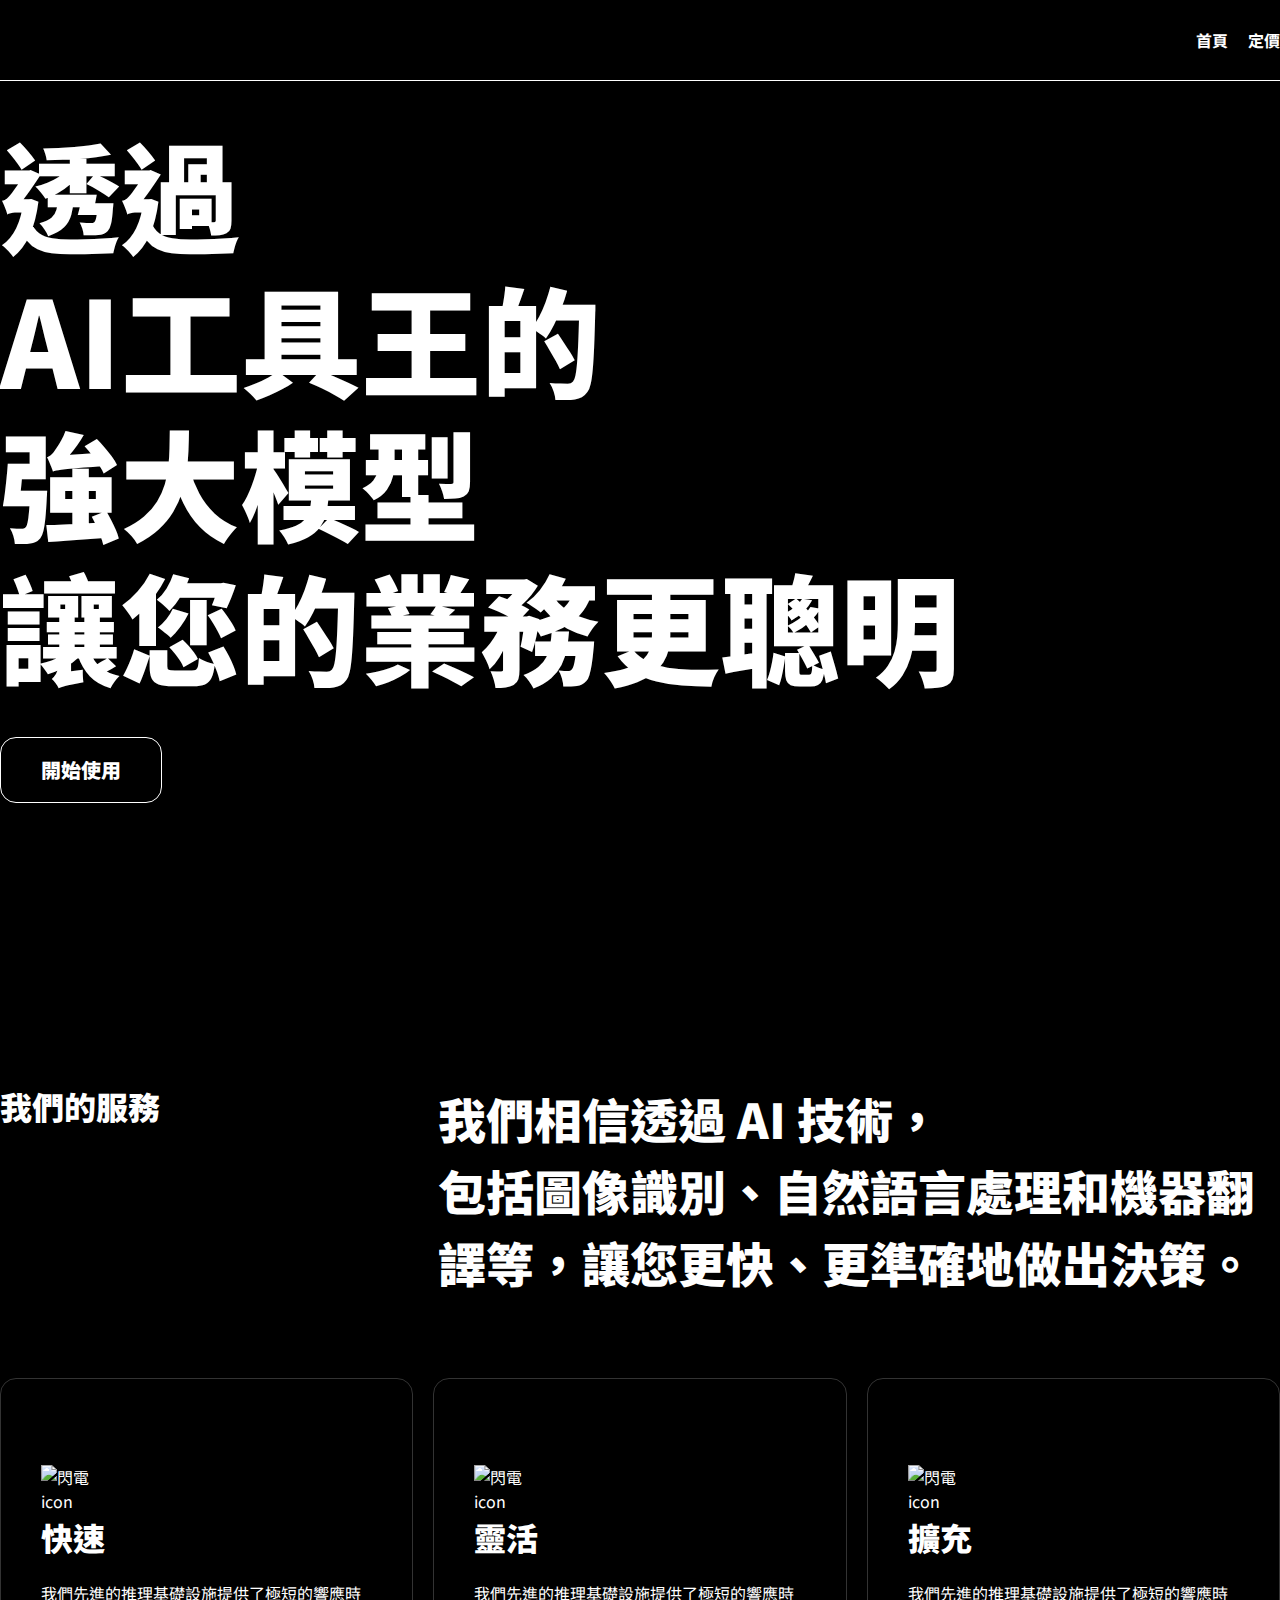
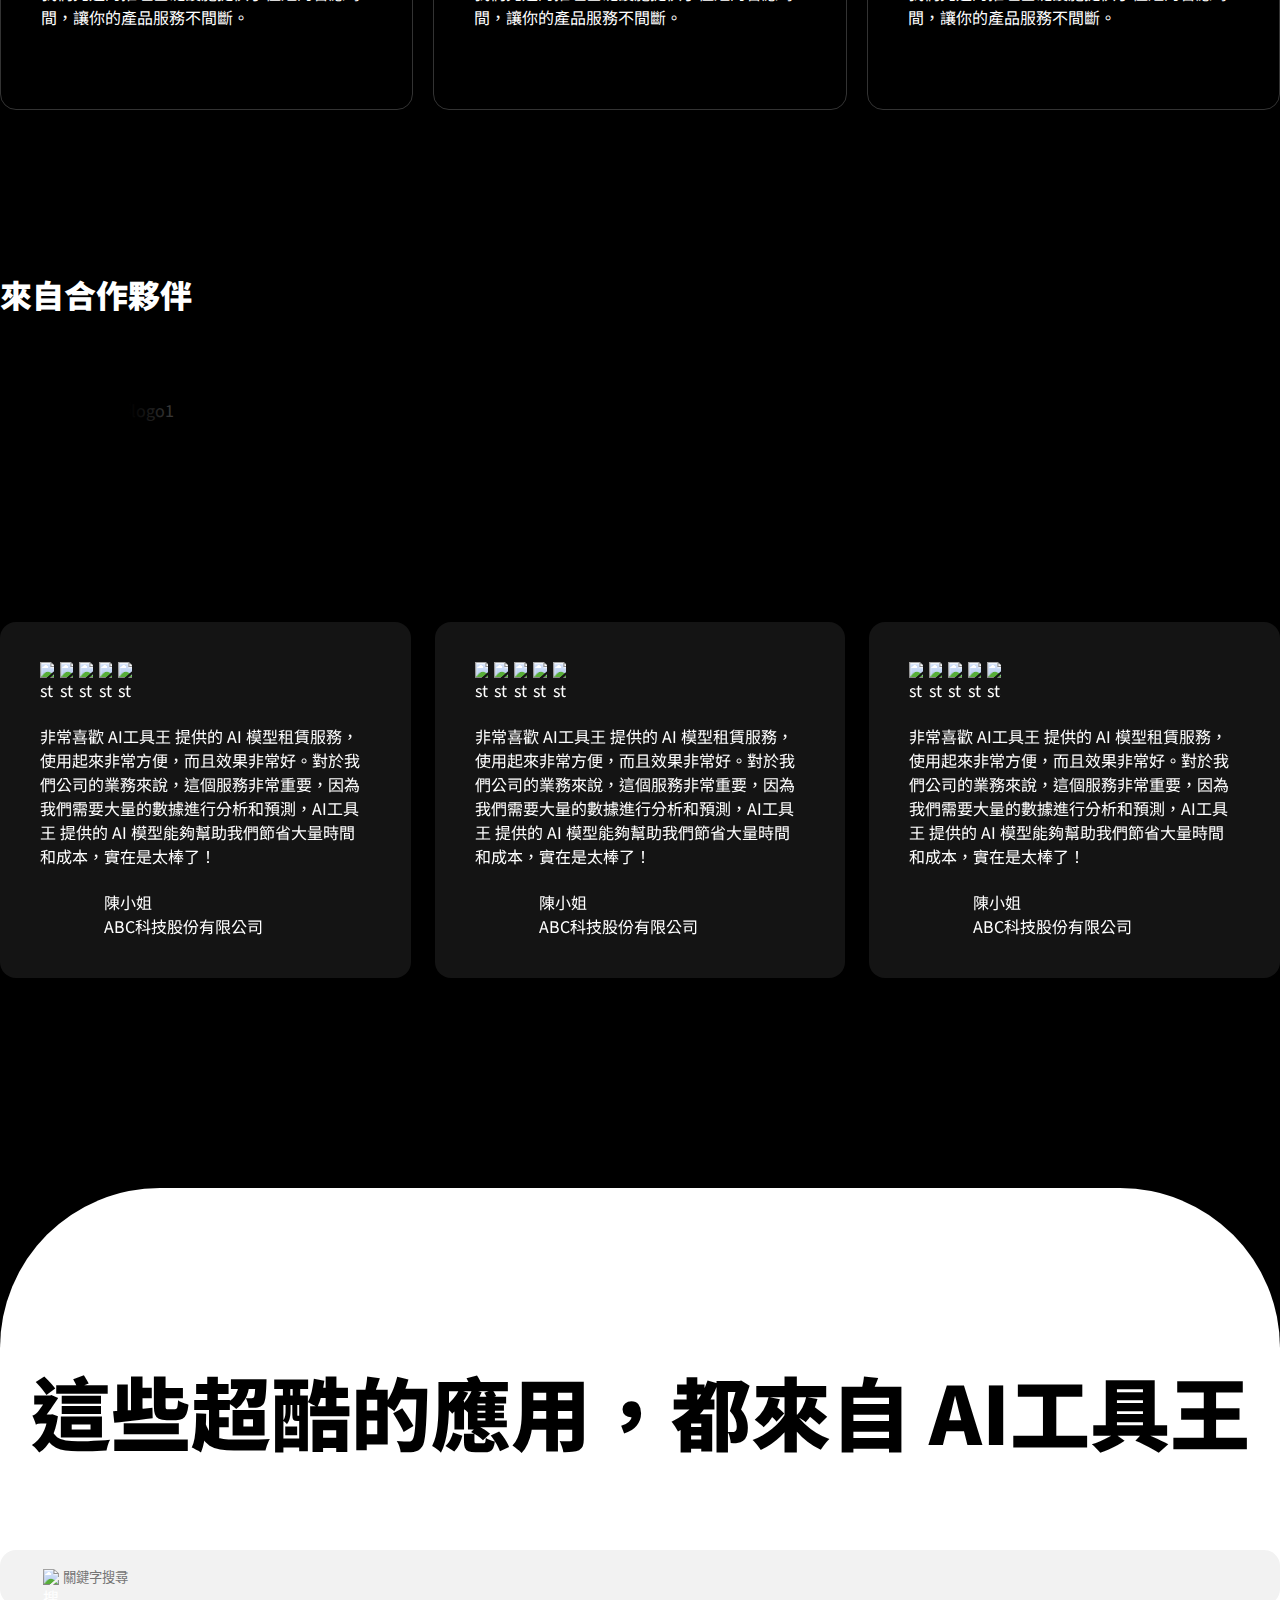
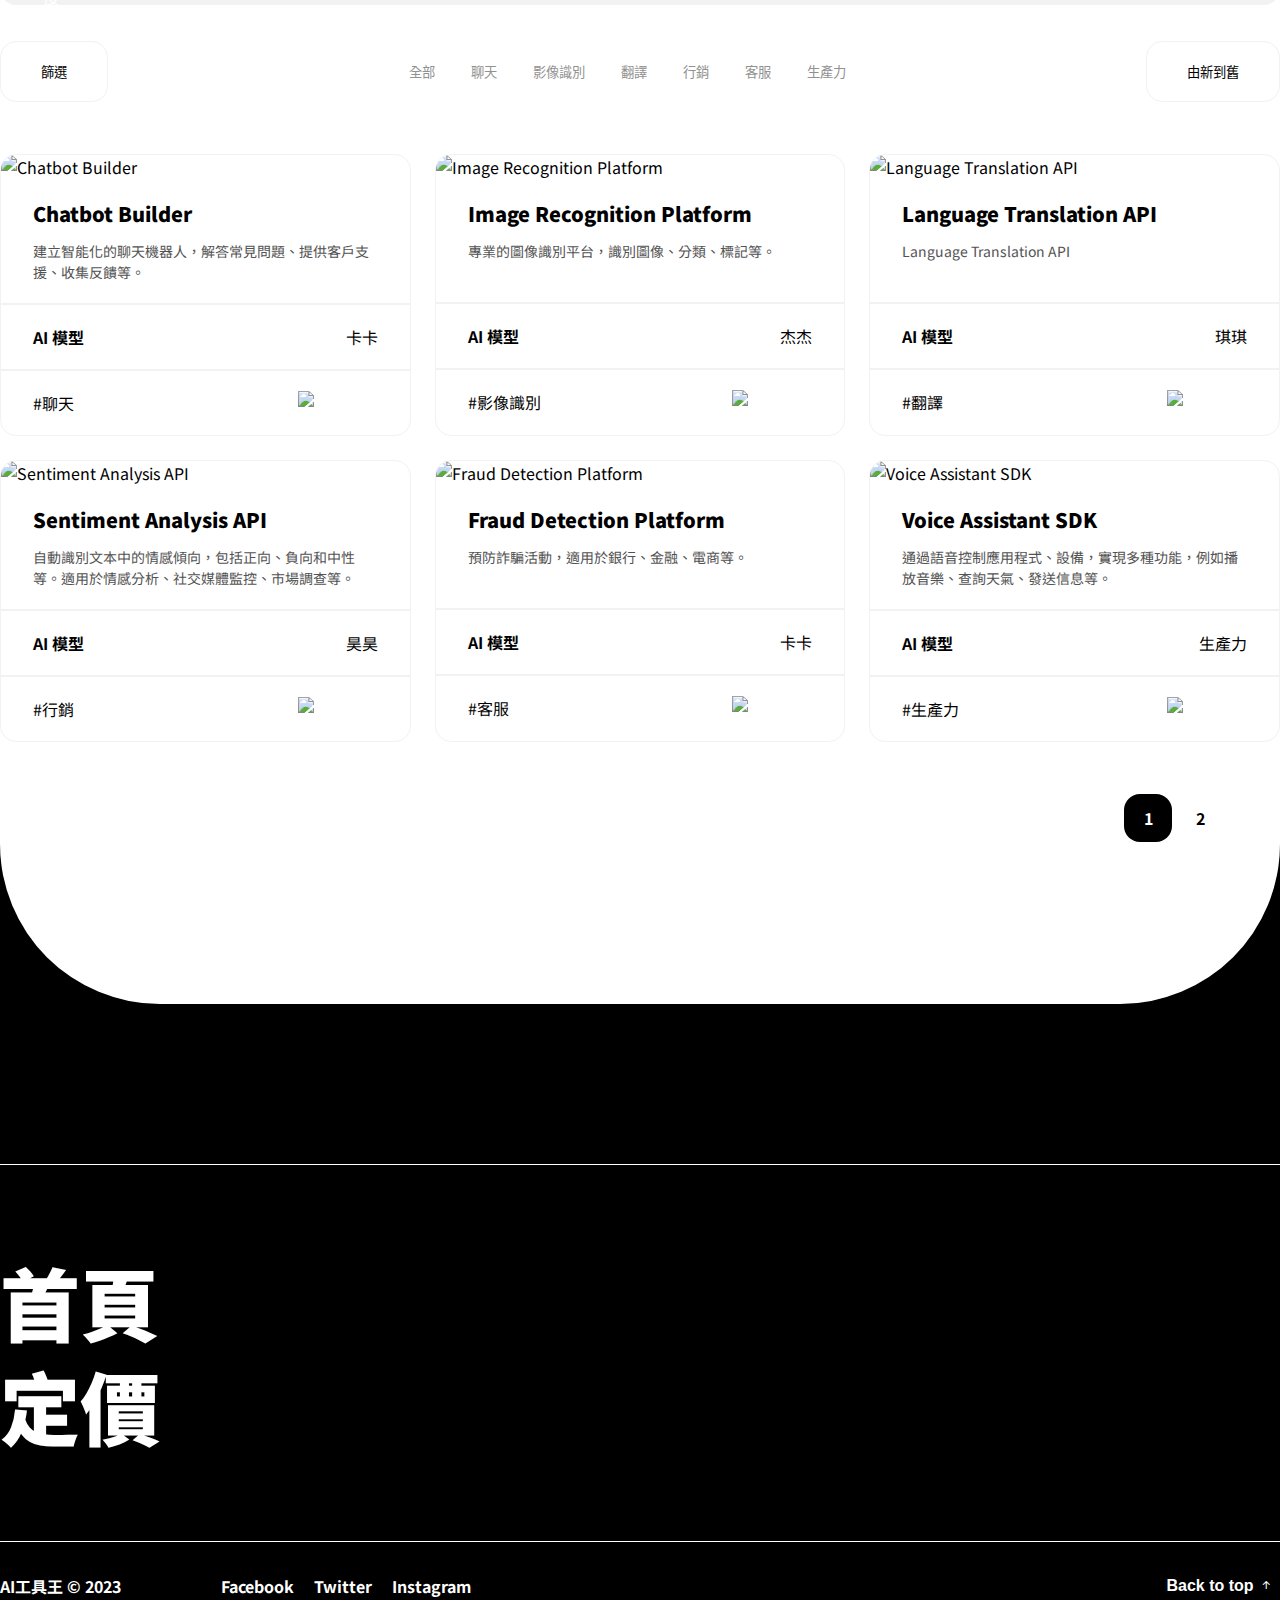
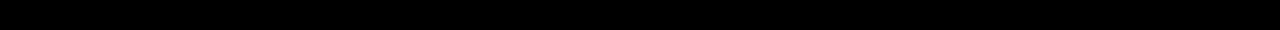
==== index.html @ f8cbf4f8 "Add files via upload" ====
<!DOCTYPE html>
<html lang="zh-TW">

<head>
  <meta charset="UTF-8">
  <meta http-equiv="X-UA-Compatible" content="IE=edge">
  <meta name="viewport" content="width=device-width, initial-scale=1.0">
  <link rel="preconnect" href="https://fonts.googleapis.com">
  <link rel="preconnect" href="https://fonts.gstatic.com" crossorigin>
  <link rel="stylesheet" href="https://cdn.jsdelivr.net/npm/swiper@9/swiper-bundle.min.css"/>
  <link href="https://fonts.googleapis.com/css2?family=Noto+Sans+TC:wght@400;700;900&display=swap" rel="stylesheet">
  <link rel="stylesheet" href="https://cdn.jsdelivr.net/npm/bootstrap-icons@1.10.5/font/bootstrap-icons.css">
  <link rel="stylesheet" href="css/main.css">
  <title>AI工具王</title>
</head>

<body>
  <header>
    <div class="container">
      <h1><a href="index.html">AI工具王</a></h1>
      <nav>
        <ul>
          <li><a href="index.html">首頁</a></li>
          <li><a href="price.html">定價</a></li>
        </ul>
        <div class="moblieList"><i class="bi bi-list"></i></div>
        <div class="closeIcon"><i class="bi bi-x"></i></div>
      </nav>
    </div>
    <div class="moblieFooter">
      <div class="container">
        <div class="footerNav">
          <p>AI工具王 © 2023</p>
          <ul>
            <li>
              <a href="#">Facebook</a>
            </li>
            <li>
              <a href="#">Twitter</a>
            </li>
            <li>
              <a href="#">Instagram</a>
            </li>
          </ul>
        </div>

      </div>
    </div>
  </header>
  <main>
    <section class="hero">
      <div class="container">
        <h2>透過<br>AI工具王的<br>強大模型<br>讓您的業務<span>更聰明</span></h2>
        <a href="price.html">開始使用</a>
        <div class="deco">
          <img src="https://github.com/hexschool/2022-web-layout-training/blob/main/2023web-camp/deco.png?raw=true"
            alt="箭頭">
          <img src="https://github.com/hexschool/2022-web-layout-training/blob/main/2023web-camp/deco.png?raw=true"
            alt="箭頭">
          <img src="https://github.com/hexschool/2022-web-layout-training/blob/main/2023web-camp/deco.png?raw=true"
            alt="箭頭">
        </div>
      </div>
    </section>
    <section class="service">
      <div class="container">
        <div class="title">
          <h3>我們的服務</h3>
          <p>
            我們相信透過 AI 技術，<br>包括圖像識別、自然語言處理和機器翻譯等，讓您更快、更準確地做出決策。
          </p>
        </div>
        <ul class="serviceList">
          <li>
            <img
              src="https://github.com/hexschool/2022-web-layout-training/blob/main/2023web-camp/icons/flash%20on.png?raw=true"
              alt="閃電icon" class="icon">
            <h4 class="descriptionTitle">快速</h4>
            <p>我們先進的推理基礎設施提供了極短的響應時間，讓你的產品服務不間斷。</p>
          </li>
          <li>
            <img
              src="https://github.com/hexschool/2022-web-layout-training/blob/main/2023web-camp/icons/auto%20awesome.png?raw=true"
              alt="閃電icon" class="icon">
            <h4 class="descriptionTitle">靈活</h4>
            <p>我們先進的推理基礎設施提供了極短的響應時間，讓你的產品服務不間斷。</p>
          </li>
          <li>
            <img
              src="https://github.com/hexschool/2022-web-layout-training/blob/main/2023web-camp/icons/library%20add.png?raw=true"
              alt="閃電icon" class="icon">
            <h4 class="descriptionTitle">擴充</h4>
            <p>我們先進的推理基礎設施提供了極短的響應時間，讓你的產品服務不間斷。</p>
          </li>
        </ul>
      </div>
    </section>
    <section class="partner">
      <div class="container">
        <h3>來自合作夥伴</h3>
        <div class="partnerList">
          <div class="partnerLogo">
            <div class="logoWall">
              <div class="logo logo1">
                <img class="firstLogo"
                  src="https://github.com/hexschool/2022-web-layout-training/blob/main/2023web-camp/enterprise7.png?raw=true"
                  alt="">
                <img
                  src="https://github.com/hexschool/2022-web-layout-training/blob/main/2023web-camp/enterprise1.png?raw=true"
                  alt="logo1">
                <img
                  src="https://github.com/hexschool/2022-web-layout-training/blob/main/2023web-camp/enterprise2.png?raw=true"
                  alt="">
                <img
                  src="https://github.com/hexschool/2022-web-layout-training/blob/main/2023web-camp/enterprise3.png?raw=true"
                  alt="">
                <img
                  src="https://github.com/hexschool/2022-web-layout-training/blob/main/2023web-camp/enterprise4.png?raw=true"
                  alt="">
                <img
                  src="https://github.com/hexschool/2022-web-layout-training/blob/main/2023web-camp/enterprise5.png?raw=true"
                  alt="">
                <img
                  src="https://github.com/hexschool/2022-web-layout-training/blob/main/2023web-camp/enterprise6.png?raw=true"
                  alt="">
                <img class="lastLogo"
                  src="https://github.com/hexschool/2022-web-layout-training/blob/main/2023web-camp/enterprise7.png?raw=true"
                  alt="">
              </div>
              <div class="logo logo2">
                <img
                  src="https://github.com/hexschool/2022-web-layout-training/blob/main/2023web-camp/enterprise7.png?raw=true"
                  alt="">
                <img
                  src="https://github.com/hexschool/2022-web-layout-training/blob/main/2023web-camp/enterprise8.png?raw=true"
                  alt="">
                <img
                  src="https://github.com/hexschool/2022-web-layout-training/blob/main/2023web-camp/enterprise9.png?raw=true"
                  alt="">
                <img
                  src="https://github.com/hexschool/2022-web-layout-training/blob/main/2023web-camp/enterprise5.png?raw=true"
                  alt="">
                <img
                  src="https://github.com/hexschool/2022-web-layout-training/blob/main/2023web-camp/enterprise11.png?raw=true"
                  alt="">
                <img
                  src="https://github.com/hexschool/2022-web-layout-training/blob/main/2023web-camp/enterprise12.png?raw=true"
                  alt="">
                <img
                  src="https://github.com/hexschool/2022-web-layout-training/blob/main/2023web-camp/enterprise5.png?raw=true"
                  alt="">
              </div>
            </div>
            <div class="logoWall">
              <div class="logo logo1">
                <img class="firstLogo"
                  src="https://github.com/hexschool/2022-web-layout-training/blob/main/2023web-camp/enterprise7.png?raw=true"
                  alt="">
                <img
                  src="https://github.com/hexschool/2022-web-layout-training/blob/main/2023web-camp/enterprise1.png?raw=true"
                  alt="logo1">
                <img
                  src="https://github.com/hexschool/2022-web-layout-training/blob/main/2023web-camp/enterprise2.png?raw=true"
                  alt="">
                <img
                  src="https://github.com/hexschool/2022-web-layout-training/blob/main/2023web-camp/enterprise3.png?raw=true"
                  alt="">
                <img
                  src="https://github.com/hexschool/2022-web-layout-training/blob/main/2023web-camp/enterprise4.png?raw=true"
                  alt="">
                <img
                  src="https://github.com/hexschool/2022-web-layout-training/blob/main/2023web-camp/enterprise5.png?raw=true"
                  alt="">
                <img
                  src="https://github.com/hexschool/2022-web-layout-training/blob/main/2023web-camp/enterprise6.png?raw=true"
                  alt="">
                <img class="lastLogo"
                  src="https://github.com/hexschool/2022-web-layout-training/blob/main/2023web-camp/enterprise7.png?raw=true"
                  alt="">
              </div>
              <div class="logo logo2">
                <img
                  src="https://github.com/hexschool/2022-web-layout-training/blob/main/2023web-camp/enterprise7.png?raw=true"
                  alt="">
                <img
                  src="https://github.com/hexschool/2022-web-layout-training/blob/main/2023web-camp/enterprise8.png?raw=true"
                  alt="">
                <img
                  src="https://github.com/hexschool/2022-web-layout-training/blob/main/2023web-camp/enterprise9.png?raw=true"
                  alt="">
                <img
                  src="https://github.com/hexschool/2022-web-layout-training/blob/main/2023web-camp/enterprise5.png?raw=true"
                  alt="">
                <img
                  src="https://github.com/hexschool/2022-web-layout-training/blob/main/2023web-camp/enterprise11.png?raw=true"
                  alt="">
                <img
                  src="https://github.com/hexschool/2022-web-layout-training/blob/main/2023web-camp/enterprise12.png?raw=true"
                  alt="">
                <img
                  src="https://github.com/hexschool/2022-web-layout-training/blob/main/2023web-camp/enterprise5.png?raw=true"
                  alt="">
              </div>
            </div>
          </div>
        </div>
      </div>
    </section>
    <section class="evaluate">
      <div class="container">
        <div class="swiper evaluate-slider">
          <!-- Additional required wrapper -->
          <div class="swiper-wrapper">
            <!-- Slides -->
            <div class="swiper-slide">
              <div class="star">
                <img
                  src="https://github.com/hexschool/2022-web-layout-training/blob/main/2023web-camp/icons/star.png?raw=true"
                  alt="star">
                <img
                  src="https://github.com/hexschool/2022-web-layout-training/blob/main/2023web-camp/icons/star.png?raw=true"
                  alt="star">
                <img
                  src="https://github.com/hexschool/2022-web-layout-training/blob/main/2023web-camp/icons/star.png?raw=true"
                  alt="star">
                <img
                  src="https://github.com/hexschool/2022-web-layout-training/blob/main/2023web-camp/icons/star.png?raw=true"
                  alt="star">
                <img
                  src="https://github.com/hexschool/2022-web-layout-training/blob/main/2023web-camp/icons/star.png?raw=true"
                  alt="star">
              </div>
              <div class="evaluate-content">
                <p>
                  非常喜歡 AI工具王 提供的 AI 模型租賃服務，使用起來非常方便，而且效果非常好。對於我們公司的業務來說，這個服務非常重要，因為我們需要大量的數據進行分析和預測，AI工具王 提供的 AI
                  模型能夠幫助我們節省大量時間和成本，實在是太棒了！
                </p>
              </div>
              <div class="evaluate-user">
                <img
                  src="https://github.com/hexschool/2022-web-layout-training/blob/main/2023web-camp/avatar1.png?raw=true"
                  alt="">
                <div class="evaluate-user-info">
                  <p>陳小姐</p>
                  <p>ABC科技股份有限公司</p>
                </div>
              </div>
            </div>
            <div class="swiper-slide">
              <div class="star">
                <img
                  src="https://github.com/hexschool/2022-web-layout-training/blob/main/2023web-camp/icons/star.png?raw=true"
                  alt="star">
                <img
                  src="https://github.com/hexschool/2022-web-layout-training/blob/main/2023web-camp/icons/star.png?raw=true"
                  alt="star">
                <img
                  src="https://github.com/hexschool/2022-web-layout-training/blob/main/2023web-camp/icons/star.png?raw=true"
                  alt="star">
                <img
                  src="https://github.com/hexschool/2022-web-layout-training/blob/main/2023web-camp/icons/star.png?raw=true"
                  alt="star">
                <img
                  src="https://github.com/hexschool/2022-web-layout-training/blob/main/2023web-camp/icons/star.png?raw=true"
                  alt="star">
              </div>
              <div class="evaluate-content">
                <p>
                  非常喜歡 AI工具王 提供的 AI 模型租賃服務，使用起來非常方便，而且效果非常好。對於我們公司的業務來說，這個服務非常重要，因為我們需要大量的數據進行分析和預測，AI工具王 提供的 AI
                  模型能夠幫助我們節省大量時間和成本，實在是太棒了！
                </p>
              </div>
              <div class="evaluate-user">
                <img
                  src="https://github.com/hexschool/2022-web-layout-training/blob/main/2023web-camp/avatar2.png?raw=true"
                  alt="">
                <div class="evaluate-user-info">
                  <p>陳小姐</p>
                  <p>ABC科技股份有限公司</p>
                </div>
              </div>
            </div>
            <div class="swiper-slide">
              <div class="star">
                <img
                  src="https://github.com/hexschool/2022-web-layout-training/blob/main/2023web-camp/icons/star.png?raw=true"
                  alt="star">
                <img
                  src="https://github.com/hexschool/2022-web-layout-training/blob/main/2023web-camp/icons/star.png?raw=true"
                  alt="star">
                <img
                  src="https://github.com/hexschool/2022-web-layout-training/blob/main/2023web-camp/icons/star.png?raw=true"
                  alt="star">
                <img
                  src="https://github.com/hexschool/2022-web-layout-training/blob/main/2023web-camp/icons/star.png?raw=true"
                  alt="star">
                <img
                  src="https://github.com/hexschool/2022-web-layout-training/blob/main/2023web-camp/icons/star.png?raw=true"
                  alt="star">
              </div>
              <div class="evaluate-content">
                <p>
                  非常喜歡 AI工具王 提供的 AI 模型租賃服務，使用起來非常方便，而且效果非常好。對於我們公司的業務來說，這個服務非常重要，因為我們需要大量的數據進行分析和預測，AI工具王 提供的 AI
                  模型能夠幫助我們節省大量時間和成本，實在是太棒了！
                </p>
              </div>
              <div class="evaluate-user">
                <img
                  src="https://github.com/hexschool/2022-web-layout-training/blob/main/2023web-camp/avatar3.png?raw=true"
                  alt="">
                <div class="evaluate-user-info">
                  <p>陳小姐</p>
                  <p>ABC科技股份有限公司</p>
                </div>
              </div>
            </div>
          </div>
          <!-- If we need pagination -->
          <div class="swiper-pagination"></div>
        </div>
      </div>
    </section>
    <section class="products">
      <div class="container">
        <h3>這些超酷的應用，<span>都來自 AI工具王</span></h3>
        <div class="search">
          <label for="search">
            <img
              src="https://github.com/hexschool/2022-web-layout-training/blob/main/2023web-camp/icons/search.png?raw=true"
              alt="搜尋icon">
            <input type="search" name="search" id="search" placeholder="關鍵字搜尋">
          </label>
        </div>
        <div class="filter">
          <button class="filterBtn">篩選</button>
          <div class="filterBtnContent">
            <p>AI模型</p>
            <label>
              <div class="tittle">
                <input type="radio" name="aiModel" value="所有模型">
                <span class="name">所有模型</span>
                <span class="check">
                  <img
                    src="https://github.com/hexschool/2022-web-layout-training/blob/main/2023web-camp/icons/check.png?raw=true"
                    alt="checkIcon">
                </span>
              </div>
            </label>
            <label>
              <div class="tittle">
                <input type="radio" name="aiModel" value="卡卡">
                <span class="name">卡卡</span>
                <span class="check">
                  <img
                    src="https://github.com/hexschool/2022-web-layout-training/blob/main/2023web-camp/icons/check.png?raw=true"
                    alt="checkIcon">
                </span>
              </div>
            </label>
            <label>
              <div class="tittle">
                <input type="radio" name="aiModel" value="琪琪">
                <span class="name">琪琪</span>
                <span class="check">
                  <img
                    src="https://github.com/hexschool/2022-web-layout-training/blob/main/2023web-camp/icons/check.png?raw=true"
                    alt="checkIcon">
                </span>
              </div>
            </label>
            <label>
              <div class="tittle">
                <input type="radio" name="aiModel" value="杰杰">
                <span class="name">杰杰</span>
                <span class="check">
                  <img
                    src="https://github.com/hexschool/2022-web-layout-training/blob/main/2023web-camp/icons/check.png?raw=true"
                    alt="checkIcon">
                </span>
              </div>
            </label>
            <label>
              <div class="tittle">
                <input type="radio" name="aiModel" value="昊昊">
                <span class="name">昊昊</span>
                <span class="check">
                  <img
                    src="https://github.com/hexschool/2022-web-layout-training/blob/main/2023web-camp/icons/check.png?raw=true"
                    alt="checkIcon">
                </span>
              </div>
            </label>
            <hr>
            <p>類型</p>
            <label>
              <div class="tittle">
                <input type="radio" name="category" value="所有類型">
                <span class="name">所有類型</span>
                <span class="check">
                  <img
                    src="https://github.com/hexschool/2022-web-layout-training/blob/main/2023web-camp/icons/check.png?raw=true"
                    alt="checkIcon">
                </span>
              </div>
            </label>
            <label>
              <div class="tittle">
                <input type="radio" name="category" value="聊天">
                <span class="name">聊天</span>
                <span class="check">
                  <img
                    src="https://github.com/hexschool/2022-web-layout-training/blob/main/2023web-camp/icons/check.png?raw=true"
                    alt="checkIcon">
                </span>
              </div>
            </label>
            <label>
              <div class="tittle">
                <input type="radio" name="category" value="影像識別">
                <span class="name">影像識別</span>
                <span class="check">
                  <img
                    src="https://github.com/hexschool/2022-web-layout-training/blob/main/2023web-camp/icons/check.png?raw=true"
                    alt="checkIcon">
                </span>
              </div>
            </label>
            <label>
              <div class="tittle">
                <input type="radio" name="category" value="翻譯">
                <span class="name">翻譯</span>
                <span class="check">
                  <img
                    src="https://github.com/hexschool/2022-web-layout-training/blob/main/2023web-camp/icons/check.png?raw=true"
                    alt="checkIcon">
                </span>
              </div>
            </label>
            <label>
              <div class="tittle">
                <input type="radio" name="category" value="行銷">
                <span class="name">行銷</span>
                <span class="check">
                  <img
                    src="https://github.com/hexschool/2022-web-layout-training/blob/main/2023web-camp/icons/check.png?raw=true"
                    alt="checkIcon">
                </span>
              </div>
            </label>
            <label>
              <div class="tittle">
                <input type="radio" name="category" value="客服">
                <span class="name">客服</span>
                <span class="check">
                  <img
                    src="https://github.com/hexschool/2022-web-layout-training/blob/main/2023web-camp/icons/check.png?raw=true"
                    alt="checkIcon">
                </span>
              </div>
            </label>
            <label>
              <div class="tittle">
                <input type="radio" name="category" value="生產力">
                <span class="name">生產力</span>
                <span class="check">
                  <img
                    src="https://github.com/hexschool/2022-web-layout-training/blob/main/2023web-camp/icons/check.png?raw=true"
                    alt="checkIcon">
                </span>
              </div>
            </label>
          </div>
          <div class="filterList">
            <button>全部</button>
            <button>聊天</button>
            <button>影像識別</button>
            <button>翻譯</button>
            <button>行銷</button>
            <button>客服</button>
            <button>生產力</button>
          </div>
          <button type="button" class="sortBtn" id="sort">
            由新到舊
          </button>
          <div class="sortBtnContent">
            <label>
              <div class="tittle">
                <input type="radio" name="sort" value="由新到舊">
                <span class="name">由新到舊</span>
              </div>
            </label>
            <label>
              <div class="tittle">
                <input type="radio" name="sort" value="由舊到新">
                <span class="name">由舊到新</span>
              </div>
            </label>
          </div>
        </div>
        <ul class="productList"></ul>
        <ul class="pagination"></ul>
      </div>
    </section>
  </main>
  <footer>
    <div class="container">
      <section class="footerContent">
        <ul class="footerMenu">
          <li><a href="index.html">首頁</a></li>
          <li><a href="price.html">定價</a></li>
        </ul>
        <h2 class="footerLogo">AI工具王</h2>
      </section>
      <section class="footerNav">
        <p>AI工具王 © 2023</p>
        <ul>
          <li>
            <a href="#">Facebook</a>
          </li>
          <li>
            <a href="#">Twitter</a>
          </li>
          <li>
            <a href="#">Instagram</a>
          </li>
        </ul>
        <button type="button" class="topBtn">Back to top <i class="bi bi-arrow-up-short"></i></button>
      </section>
    </div>
  </footer>
  <script src="https://cdn.jsdelivr.net/npm/swiper@9/swiper-bundle.min.js"></script>
  <script src="js/swiper.js"></script>
  <script src="js/all.js"></script>
</body>

</html>
---- css/main.css ----
/* http://meyerweb.com/eric/tools/css/reset/ 
   v2.0 | 20110126
   License: none (public domain)
*/
html, body, div, span, applet, object, iframe,
h1, h2, h3, h4, h5, h6, p, blockquote, pre,
a, abbr, acronym, address, big, cite, code,
del, dfn, em, img, ins, kbd, q, s, samp,
small, strike, strong, sub, sup, tt, var,
b, u, i, center,
dl, dt, dd, ol, ul, li,
fieldset, form, label, legend,
table, caption, tbody, tfoot, thead, tr, th, td,
article, aside, canvas, details, embed,
figure, figcaption, footer, header, hgroup,
menu, nav, output, ruby, section, summary,
time, mark, audio, video {
  margin: 0;
  padding: 0;
  border: 0;
  font-size: 100%;
  font: inherit;
  vertical-align: baseline;
}

/* HTML5 display-role reset for older browsers */
article, aside, details, figcaption, figure,
footer, header, hgroup, menu, nav, section {
  display: block;
}

body {
  line-height: 1;
}

ol, ul {
  list-style: none;
}

blockquote, q {
  quotes: none;
}

blockquote:before, blockquote:after,
q:before, q:after {
  content: "";
  content: none;
}

table {
  border-collapse: collapse;
  border-spacing: 0;
}

*, *:before, *:after {
  box-sizing: border-box;
}

body {
  font-family: "Noto Sans TC", sans-serif;
  line-height: 1.5;
  background: #000;
  color: #fff;
}

img {
  display: block;
  width: 100%;
  height: auto;
}

a {
  display: block;
  text-decoration: none;
  color: #fff;
}

.container {
  max-width: 1296px;
  margin: 0 auto;
}

.fw-b {
  font-weight: 700;
}

@media screen and (max-width: 576px) {
  .container {
    padding: 0 12px;
  }
}
header .container {
  display: flex;
  align-items: center;
  padding: 20px 0;
  border-bottom: 1px solid #fff;
}
header h1 {
  margin-right: auto;
}
header h1 a {
  width: 242px;
  height: 40px;
  background: url("https://github.com/hexschool/2022-web-layout-training/blob/main/2023web-camp/logo.png?raw=true") no-repeat;
  background-size: contain;
  text-indent: 101%;
  overflow: hidden;
  white-space: nowrap;
}
header nav ul {
  display: flex;
}
header nav ul li a {
  font-size: 16px;
  font-weight: 700;
  margin-left: 20px;
  transition: all 0.5s;
}
header nav ul li a:hover {
  color: #F18724;
}
header nav .moblieList, header nav .closeIcon {
  display: none;
  font-size: 32px;
  line-height: 1;
}
header .moblieFooter {
  display: none;
  background: #000;
  border-top: 1px solid #fff;
}

@media screen and (max-width: 576px) {
  header {
    position: relative;
  }
  header .container {
    padding: 28px 12px;
  }
  header h1 a {
    width: 143px;
    height: 24px;
  }
  header nav ul {
    display: none;
    flex-direction: column;
    justify-content: center;
    position: absolute;
    top: 91px;
    left: 0;
    right: 0;
    z-index: 5;
    height: calc(100vh - 91px - 205px);
    background: #000;
  }
  header nav ul li a {
    text-align: center;
    font-size: 80px;
    font-weight: 900;
    margin-left: 0;
  }
  header nav .moblieList {
    display: block;
  }
  header .moblieFooter {
    display: none;
    position: absolute;
    top: calc(100vh - 205px);
    left: 0;
    right: 0;
    z-index: 5;
  }
}
footer .footerContent {
  display: flex;
  padding: 80px 0;
  border-bottom: 1px solid #fff;
  border-top: 1px solid #fff;
}
footer .footerMenu li a {
  font-weight: 900;
  font-size: 80px;
  line-height: 1.2;
  margin: 8px 0;
  transition: all 0.5s;
}
footer .footerMenu li a:hover {
  color: #F18724;
}
footer .footerLogo {
  margin-left: auto;
  width: 242px;
  height: 40px;
  background: url("https://github.com/hexschool/2022-web-layout-training/blob/main/2023web-camp/logo.png?raw=true") no-repeat;
  background-size: contain;
  text-indent: 101%;
  overflow: hidden;
  white-space: nowrap;
}

.footerNav {
  display: flex;
  font-weight: 700;
  padding: 32px 0;
}
.footerNav p {
  color: #fff;
  margin-right: 100px;
}
.footerNav ul {
  display: flex;
}
.footerNav ul a {
  margin-right: 20px;
  transition: all 0.5s;
}
.footerNav ul a:hover {
  color: #F18724;
}
.footerNav button {
  margin-left: auto;
  cursor: pointer;
  background: transparent;
  border: none;
  color: #fff;
  font-weight: 700;
  font-size: 16px;
  transition: all 0.5s;
}
.footerNav button:hover {
  color: #F18724;
}

@media screen and (max-width: 576px) {
  footer .footerContent {
    flex-direction: column-reverse;
  }
  footer .footerMenu li a {
    font-size: 48px;
  }
  footer .footerLogo {
    margin-left: 0;
    margin-bottom: 40px;
  }
  .footerNav {
    flex-wrap: wrap;
  }
  .footerNav ul {
    order: 1;
    margin-top: 36px;
  }
}
@keyframes scroll1 {
  0% {
    transform: translateY(100%);
  }
  25% {
    transform: translateY(100%);
    opacity: 1;
  }
  50% {
    transform: translateY(0%);
    opacity: 1;
  }
  75% {
    transform: translateY(0%);
    opacity: 1;
  }
  100% {
    transform: translateY(-100%);
    opacity: 0;
  }
}
@keyframes scroll {
  from {
    transform: translateX(0%);
  }
  to {
    transform: translateX(-100%);
  }
}
main section {
  margin-bottom: 160px;
}
main section h3 {
  font-size: 32px;
  font-weight: 900;
  margin-bottom: 80px;
}
main .hero {
  color: #fff;
  font-weight: 900;
  line-height: 1.2;
}
main .hero h2 {
  font-size: 120px;
  padding: 40px 0;
}
main .hero a {
  display: inline-block;
  font-size: 20px;
  margin-bottom: 100px;
  padding: 20px 40px;
  border: 1px solid #fff;
  border-radius: 16px;
  transition: all 0.5s;
}
main .hero a:hover {
  color: #F18724;
  border: 1px solid #F18724;
}
main .hero .deco {
  display: flex;
  justify-content: flex-end;
  overflow: hidden;
}
main .hero .deco img {
  max-width: 180px;
  opacity: 0;
}
main .hero .deco img:nth-of-type(1) {
  animation: scroll1 8s infinite;
  animation-delay: 1s;
}
main .hero .deco img:nth-of-type(2) {
  animation: scroll1 8s infinite;
  animation-delay: 0.5s;
}
main .hero .deco img:nth-of-type(3) {
  animation: scroll1 8s infinite;
}
main .service .title {
  display: flex;
  color: #fff;
  font-weight: 900;
  margin-bottom: 80px;
}
main .service .title h3 {
  min-width: 414px;
  margin-right: 24px;
}
main .service .title p {
  font-size: 48px;
}
main .service .serviceList {
  display: flex;
  margin: 0 -10px;
  color: #fff;
}
main .service .serviceList li {
  margin: 0 10px;
  padding: 86px 40px 80px 40px;
  border: 1px solid rgba(255, 255, 255, 0.2);
  border-radius: 16px;
}
main .service .serviceList li img {
  max-width: 66px;
}
main .service .serviceList li h4 {
  font-weight: 900;
  font-size: 32px;
  margin-bottom: 20px;
}
main .partner .partnerList {
  position: relative;
}
main .partner .partnerList::before {
  content: "";
  width: 101%;
  height: 110px;
  position: absolute;
  left: 0;
  top: 0;
  z-index: 10;
  background: linear-gradient(to right, #000 10%, transparent 25%, transparent 75%, #000 90%);
}
main .partner .partnerList .partnerLogo {
  display: flex;
  margin-bottom: 20px;
  overflow: hidden;
}
main .partner .partnerList .logoWall {
  min-width: 1296px;
}
main .partner .partnerList .logo {
  display: flex;
  justify-content: space-between;
  margin-bottom: 20px;
}
main .partner .partnerList .logo img {
  display: inline-block;
  max-width: 140px;
  margin-right: 40px;
}
main .partner .partnerList .logo .firstLogo {
  width: 70px;
  -o-object-position: right;
     object-position: right;
  -o-object-fit: cover;
     object-fit: cover;
}
main .partner .partnerList .logo .lastLogo {
  width: 70px;
  -o-object-position: left;
     object-position: left;
  -o-object-fit: cover;
     object-fit: cover;
  margin-right: 0;
}
main .evaluate .swiper-slide {
  background: rgba(255, 255, 255, 0.08);
  border-radius: 16px;
  padding: 40px;
}
main .evaluate .star {
  display: flex;
  margin-bottom: 22px;
}
main .evaluate .star img {
  width: 13.5px;
  margin-right: 6px;
}
main .evaluate .evaluate-content {
  margin-bottom: 22px;
}
main .evaluate .evaluate-user {
  display: flex;
}
main .evaluate .evaluate-user img {
  width: 48px;
  margin-right: 16px;
}
main .evaluate-slider {
  --add-bottom: 50px;
  padding-bottom: var(--add-bottom);
}
main .evaluate-slider .swiper-pagination-bullet {
  background: white;
}
main .products {
  background: #fff;
  border-radius: 160px;
  padding: 162px 0;
}
main .products h3 {
  font-size: 80px;
  text-align: center;
  color: #000;
}
main .products .search {
  position: relative;
  margin-bottom: 36px;
}
main .products .search img {
  display: inline;
  width: 18px;
  position: absolute;
  top: 19px;
  left: 43px;
}
main .products .search input {
  width: 100%;
  border: 0;
  background: rgb(242, 242, 242);
  padding: 20px 43px 20px 63px;
  border-radius: 16px;
}
main .products .productList {
  display: flex;
  flex-wrap: wrap;
  margin: 0 -12px;
  color: #000;
}
main .products .productList li {
  width: calc(33.3333% - 24px);
  margin: 12px;
  border: 1px solid #F2F2F2;
  border-radius: 16px;
  overflow: hidden;
}
main .products .productList li h4 {
  font-size: 20px;
  font-weight: 900;
  margin-top: 20px;
}
main .products .productList li img {
  transition: all 0.5s;
}
main .products .productList li img:hover {
  transform: scale(1.2);
}
main .products .productList li p {
  display: flex;
  margin: 20px 0;
}
main .products .productList li p span {
  margin-left: auto;
  font-weight: normal;
}
main .products .productList li a {
  margin-left: auto;
}
main .products .productList li hr {
  border: 1px solid #f2f2f2;
  margin: 0 -32px;
}
main .products .productList .productImg {
  max-height: 292px;
  overflow: hidden;
}
main .products .productList .productInfo {
  display: flex;
  flex-direction: column;
  padding: 0 32px;
  min-height: 255px;
}
main .products .productList .productText {
  font-size: 14px;
  color: rgb(82, 82, 82);
  margin-top: 12px;
  flex-grow: 1;
}
main .products .filter {
  display: flex;
  align-items: center;
  position: relative;
  margin-bottom: 40px;
}
main .products .filterBtn, main .products .sortBtn {
  padding: 20px 40px;
  border: 1px solid rgb(242, 242, 242);
  border-radius: 16px;
  background: #fff;
  cursor: pointer;
}
main .products .filterBtnContent, main .products .sortBtnContent {
  display: none;
  padding: 20px 40px;
  border-radius: 16px;
  color: #000;
  box-shadow: 0 4px 20px 0 rgba(0, 0, 0, 0.15);
  background: #fff;
  margin-top: 16px;
  position: absolute;
  z-index: 5;
}
main .products .filterBtnContent p, main .products .sortBtnContent p {
  color: rgb(145, 145, 145);
  font-weight: 700;
}
main .products .filterBtnContent input[type=radio], main .products .sortBtnContent input[type=radio] {
  display: none;
}
main .products .filterBtnContent input:checked ~ .check, main .products .sortBtnContent input:checked ~ .check {
  display: block;
}
main .products .filterBtnContent .tittle, main .products .sortBtnContent .tittle {
  display: flex;
  align-items: center;
  padding: 8px 40px;
  margin: 0 -40px;
  cursor: pointer;
  transition: all 0.5s;
}
main .products .filterBtnContent .tittle:hover, main .products .sortBtnContent .tittle:hover {
  background: rgb(242, 242, 242);
}
main .products .filterBtnContent .check, main .products .sortBtnContent .check {
  display: none;
  margin-left: auto;
}
main .products .filterBtnContent {
  width: 240px;
  top: 50px;
  left: 0;
}
main .products .filterList {
  margin: 0 auto;
}
main .products .filterList button {
  color: rgb(145, 145, 145);
  border: none;
  background: transparent;
  cursor: pointer;
  padding: 8px 16px;
  transition: all 0.5s;
}
main .products .filterList button:hover, main .products .filterList button.active {
  background: rgb(242, 242, 242);
  border-radius: 16px;
  color: #000;
  font-weight: 700;
}
main .products #sort {
  position: relative;
  padding: 20px 40px;
  border: 1px solid rgb(242, 242, 242);
  border-radius: 16px;
}
main .products .sortBtnContent {
  width: 144px;
  top: 50px;
  right: 0;
}
main .products .pagination {
  display: flex;
  justify-content: flex-end;
  color: #000;
  font-weight: 700;
  margin-top: 40px;
}
main .products .pagination li {
  width: 48px;
  height: 48px;
  border-radius: 16px;
  background: #fff;
  text-align: center;
  line-height: 48px;
  margin-right: 4px;
  cursor: pointer;
  transition: all 0.5s;
}
main .products .pagination li.next {
  display: flex;
  justify-content: center;
  align-items: center;
  background: url("https://github.com/hexschool/2022-web-layout-training/blob/main/2023web-camp/icons/keyboard%20arrow%20right.png?raw=true") no-repeat center center;
}
main .products .pagination li.next:hover {
  background: url("https://github.com/hexschool/2022-web-layout-training/blob/main/2023web-camp/icons/keyboard%20arrow%20right.png?raw=true") no-repeat center center;
}
main .products .pagination li:hover, main .products .pagination li.active {
  background: #000;
  color: #fff;
}

@media screen and (max-width: 576px) {
  main section h3 {
    font-size: 20px;
  }
  main .hero h2 {
    font-size: 48px;
  }
  main .hero h2 span {
    display: block;
  }
  main .hero a {
    margin-bottom: 180px;
  }
  main .hero .deco {
    display: flex;
    justify-content: flex-start;
    margin-bottom: 120px;
  }
  main .hero .deco img {
    width: 33.3333%;
  }
  main .service .title {
    display: block;
    margin-bottom: 46px;
  }
  main .service .title h3 {
    min-width: 0;
    font-size: 20px;
    margin-right: 0;
    margin-bottom: 24px;
  }
  main .service .title p {
    font-size: 32px;
  }
  main .service .serviceList {
    display: block;
    margin: 0 auto;
  }
  main .service .serviceList li {
    margin: 0;
    margin-bottom: 12px;
    padding: 46px 20px 40px 20px;
  }
  main .partner .partnerList .logoWall {
    animation: scroll 20s linear infinite;
  }
  main .evaluate ul {
    flex-direction: column;
  }
  main .evaluate li {
    width: 100%;
    margin: 0 0 20px 0;
  }
  main .evaluate .star {
    display: flex;
    margin-bottom: 22px;
  }
  main .evaluate .star img {
    width: 13.5px;
    margin-right: 6px;
  }
  main .evaluate .evaluate-content {
    margin-bottom: 22px;
  }
  main .evaluate .evaluate-user {
    display: flex;
  }
  main .evaluate .evaluate-user img {
    width: 48px;
    margin-right: 16px;
  }
  main .products {
    border-radius: 20px;
    padding: 80px 0;
  }
  main .products h3 {
    font-size: 32px;
  }
  main .products h3 span {
    display: block;
  }
  main .products .search {
    margin-bottom: 36px;
  }
  main .products .search img {
    display: inline;
    width: 18px;
    position: absolute;
    top: 19px;
    left: 43px;
  }
  main .products .search input {
    padding: 20px 43px 20px 63px;
    border-radius: 16px;
  }
  main .products .productList {
    flex-direction: column;
    margin: 0;
  }
  main .products .productList li {
    width: 100%;
    margin: 0 0 12px 0;
  }
  main .products .productList li h4 {
    font-size: 20px;
    font-weight: 900;
    margin-top: 20px;
  }
  main .products .productList li .productImg {
    max-height: 292px;
    overflow: hidden;
  }
  main .products .productList li p {
    display: flex;
    margin: 20px 0;
  }
  main .products .productList li p span {
    margin-left: auto;
    font-weight: normal;
  }
  main .products .productList li a {
    margin-left: auto;
  }
  main .products .productList li hr {
    border: 1px solid #f2f2f2;
    margin: 0 -32px;
  }
  main .products .productList .productInfo {
    display: flex;
    flex-direction: column;
    padding: 0 32px;
    min-height: 255px;
  }
  main .products .productList .productText {
    font-size: 14px;
    color: rgb(82, 82, 82);
    margin-top: 12px;
    flex-grow: 1;
  }
  main .products .filter {
    flex-wrap: wrap;
  }
  main .products .filterBtn {
    margin-right: auto;
  }
  main .products .filterBtnContent {
    display: none;
    width: 100%;
    padding: 20px 40px;
    border-radius: 16px;
    color: #000;
    box-shadow: 0 4px 20px 0 rgba(0, 0, 0, 0.15);
    background: #fff;
    margin-top: 16px;
    position: absolute;
    top: 50px;
    left: 0;
    z-index: 5;
  }
  main .products .filterBtnContent p {
    color: rgb(145, 145, 145);
    font-weight: 700;
  }
  main .products .filterBtnContent input[type=radio] {
    display: none;
  }
  main .products .filterBtnContent input:checked ~ .check {
    display: block;
  }
  main .products .filterBtnContent .tittle {
    display: flex;
    align-items: center;
    padding: 8px 40px;
    margin: 0 -40px;
    cursor: pointer;
    transition: all 0.5s;
  }
  main .products .filterBtnContent .tittle:hover {
    background: rgb(242, 242, 242);
  }
  main .products .filterBtnContent .check {
    display: none;
    margin-left: auto;
  }
  main .products .filterList {
    margin: 12px auto;
    order: 1;
    white-space: nowrap;
    overflow-x: auto;
  }
  main .products .filterList button {
    color: rgb(145, 145, 145);
    border: none;
    background: transparent;
    cursor: pointer;
    padding: 8px 16px;
    transition: all 0.5s;
  }
  main .products .filterList button:hover, main .products .filterList button.active {
    background: rgb(242, 242, 242);
    border-radius: 16px;
    color: #000;
    font-weight: 700;
  }
  main .products #sort {
    padding: 20px 40px;
    border: 1px solid rgb(242, 242, 242);
    border-radius: 16px;
  }
  main .products .pagination {
    display: flex;
    justify-content: flex-end;
    color: #000;
    font-weight: 700;
    margin-top: 40px;
  }
  main .products .pagination li {
    width: 48px;
    height: 48px;
    border-radius: 16px;
    background: #fff;
    text-align: center;
    line-height: 48px;
    margin-right: 4px;
    cursor: pointer;
    transition: all 0.5s;
  }
  main .products .pagination li.next {
    display: flex;
    justify-content: center;
    align-items: center;
  }
  main .products .pagination li.next img {
    width: 16px;
  }
  main .products .pagination li.next:hover {
    background: #fff;
  }
  main .products .pagination li:hover {
    background: #000;
    color: #fff;
  }
}
main .priceHero .deco {
  justify-content: flex-start;
}
main .priceHero .heroText {
  width: 636px;
  font-size: 48px;
  margin-left: auto;
  margin-top: 80px;
  margin-bottom: 240px;
}
main .priceList {
  display: flex;
  flex-wrap: wrap;
}
main .priceList > li {
  width: calc(50% - 24px);
  height: 318px;
  display: flex;
  flex-direction: column;
  border: 1px solid rgb(82, 82, 82);
  border-radius: 16px;
  padding: 20px 32px;
  margin: 12px;
  transition: all 0.5s;
}
main .priceList > li:hover {
  border: 1px solid rgb(255, 255, 255);
}
main .priceList h4 {
  font-size: 32px;
  font-weight: 900;
  margin-bottom: 12px;
}
main .priceList .feature {
  list-style: disc;
  margin-bottom: auto;
  flex-grow: 1;
}
main .priceList .priceContent {
  display: flex;
  padding: 20px 32px 0;
  margin: 0 -32px;
  border-top: 1px solid rgb(82, 82, 82);
}
main .priceList .priceContent p {
  margin-right: auto;
}
main .priceList .priceContent a {
  display: flex;
  align-items: center;
}
main .priceList .priceContent a img {
  width: 24px;
  margin-left: 12px;
}
main .userTerm .container {
  display: flex;
}
main .userTerm h3 {
  width: 440px;
}
main .userTerm .userTermList li {
  padding: 40px 0;
  border-bottom: 1px solid rgb(82, 82, 82);
}
main .userTerm .userTermList li:nth-of-type(1) {
  padding: 0 0 40px 0;
}
main .userTerm .userTermList li h4 {
  font-size: 48px;
  font-weight: 900;
  margin-bottom: 24px;
}
main .userTerm .userTermList li p {
  font-size: 32px;
}
main .fqa .container {
  display: flex;
}
main .fqa h3 {
  width: 440px;
}
main .fqa .fqaList {
  width: 100%;
}
main .fqa .fqaList li {
  cursor: pointer;
  border-radius: 16px;
  border: 1px solid rgb(82, 82, 82);
  padding: 20px 40px;
  margin-bottom: 24px;
  overflow: hidden;
  transition: all 0.5s;
}
main .fqa .fqaList li:hover, main .fqa .fqaList li.active {
  border: 1px solid rgb(255, 255, 255);
}
main .fqa .fqaList li h4 {
  display: flex;
  align-items: center;
  font-size: 20px;
  font-weight: 900;
}
main .fqa .fqaList li h4 img {
  width: 24px;
  margin-right: 25px;
}
main .fqa .fqaList li p {
  display: none;
  margin-top: 24px;
}

@media screen and (max-width: 576px) {
  main .priceHero .heroText {
    width: 257px;
    font-size: 28px;
    margin-top: 64px;
    margin-bottom: 260px;
  }
  main .priceList > li {
    width: 100%;
    height: 318px;
    border: 1px solid rgb(82, 82, 82);
    border-radius: 16px;
    padding: 20px 32px;
    margin: 0 0 24px 0;
    transition: all 0.5s;
  }
  main .priceList h4 {
    font-size: 32px;
    font-weight: 900;
    margin-bottom: 12px;
  }
  main .priceList .feature {
    list-style: disc;
    margin-bottom: auto;
    flex-grow: 1;
  }
  main .priceList .priceContent {
    display: flex;
    padding: 20px 32px 0;
    margin: 0 -32px;
    border-top: 1px solid rgb(82, 82, 82);
  }
  main .priceList .priceContent p {
    margin-right: auto;
  }
  main .priceList .priceContent a {
    display: flex;
    align-items: center;
  }
  main .priceList .priceContent a img {
    width: 24px;
    margin-left: 12px;
  }
  main .userTerm .container {
    flex-direction: column;
  }
  main .userTerm h3 {
    width: 100%;
    margin-bottom: 48px;
  }
  main .userTerm .userTermList li h4 {
    font-size: 32px;
  }
  main .userTerm .userTermList li p {
    font-size: 16px;
  }
  main .fqa .container {
    flex-direction: column;
  }
  main .fqa h3 {
    width: 100%;
  }
  main .fqa .fqaList li {
    padding: 20px;
  }
}/*# sourceMappingURL=main.css.map */
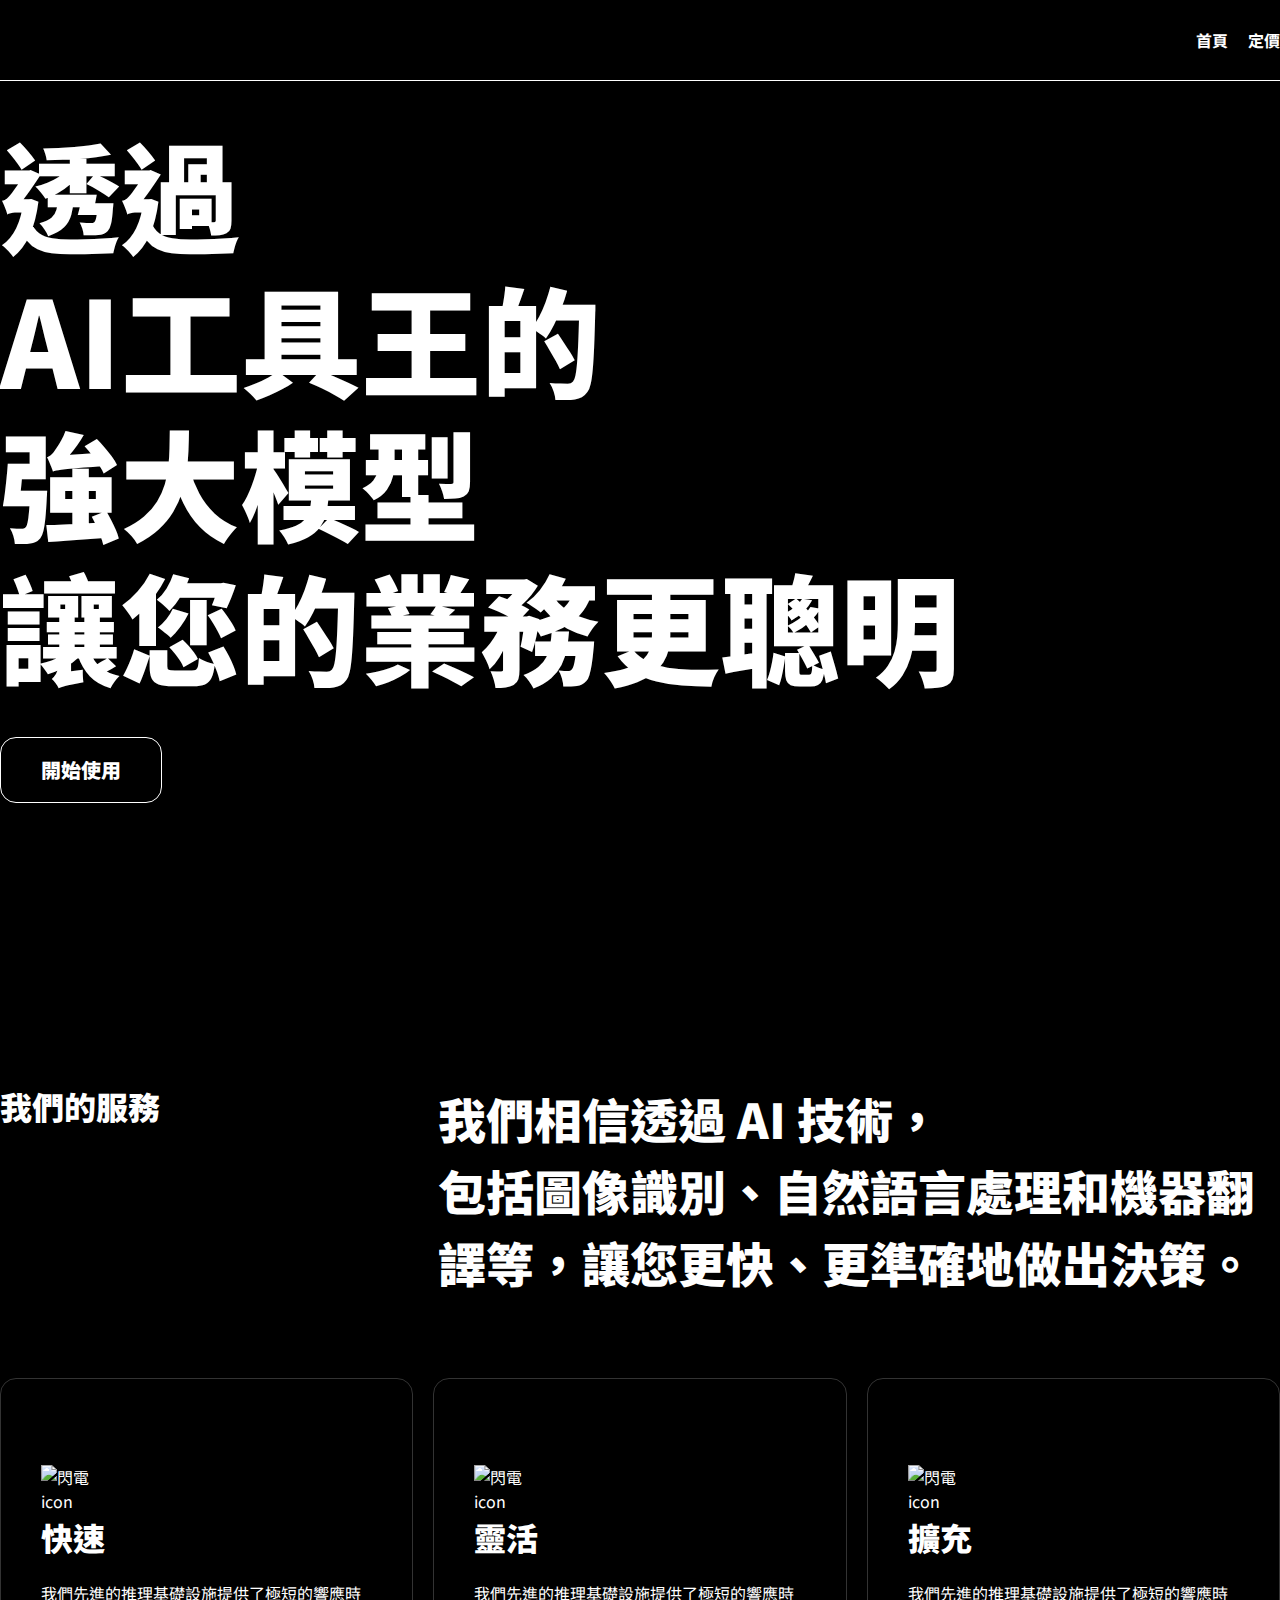
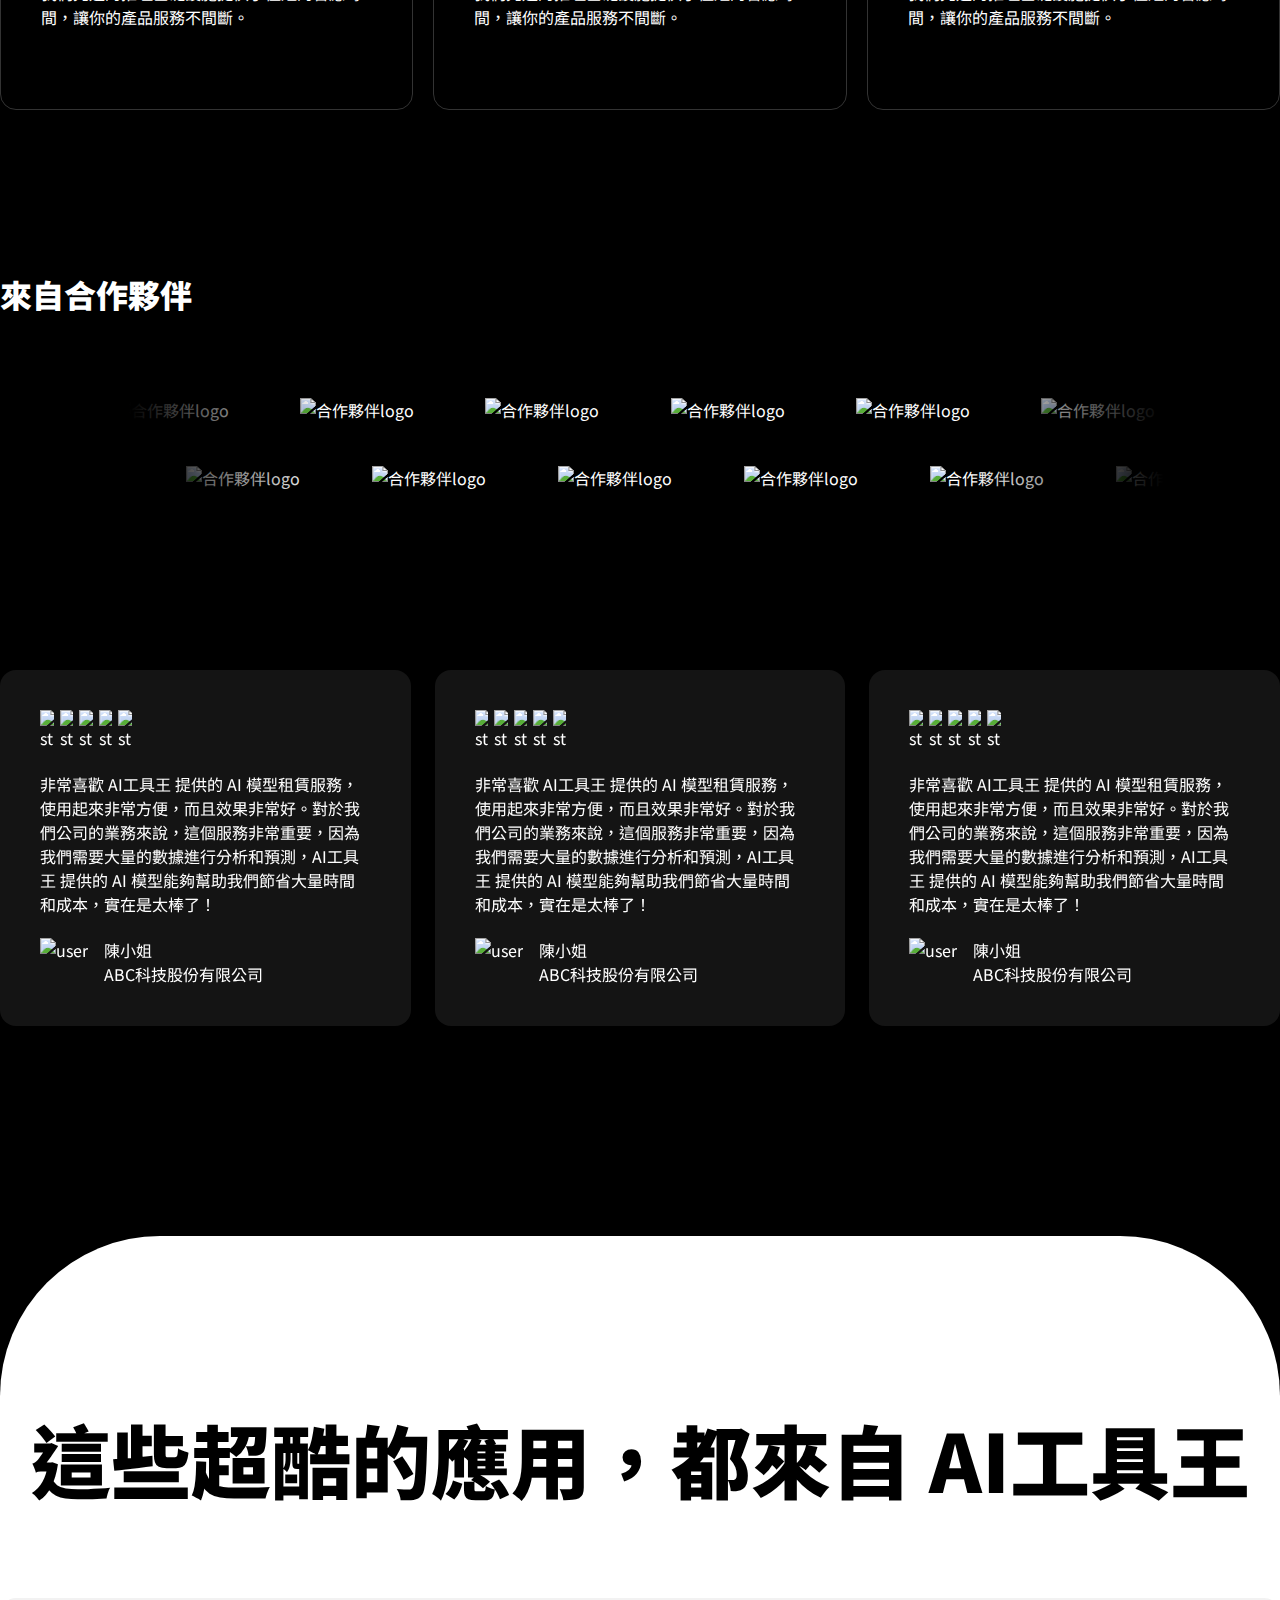
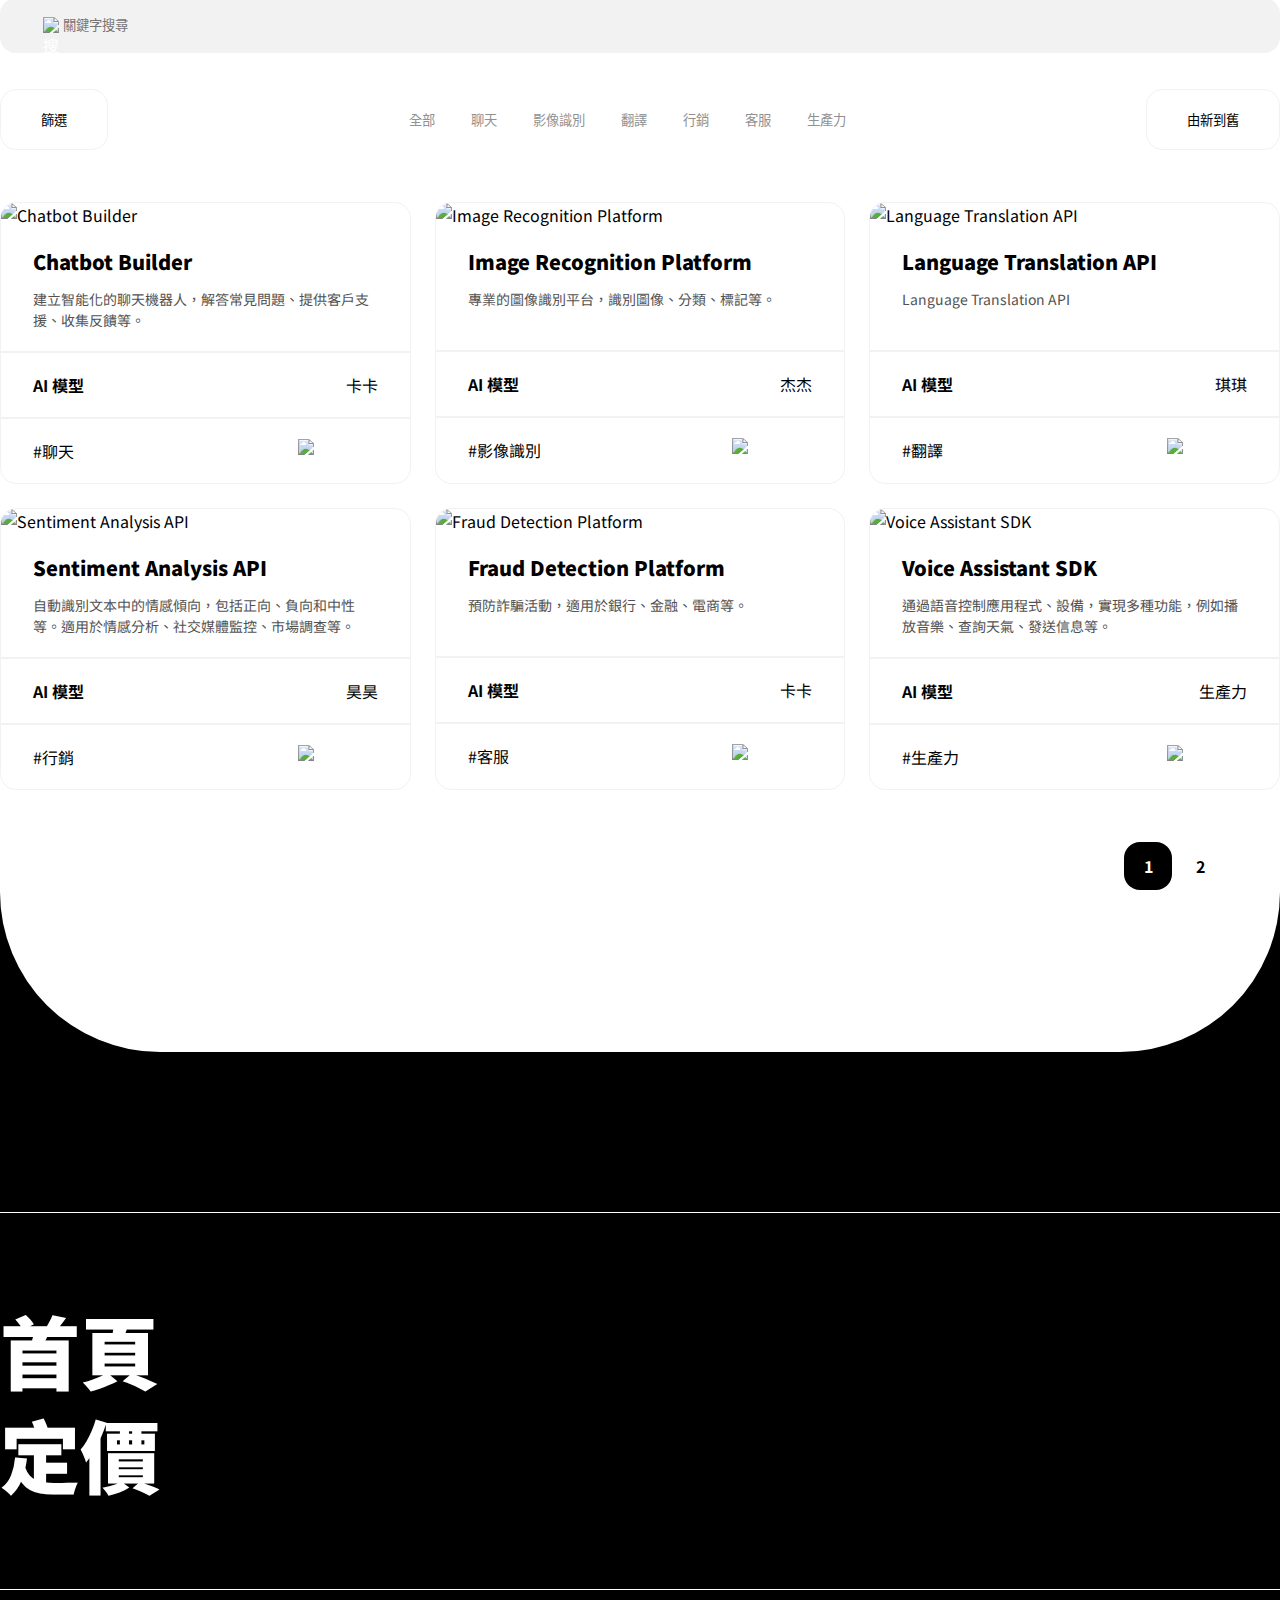
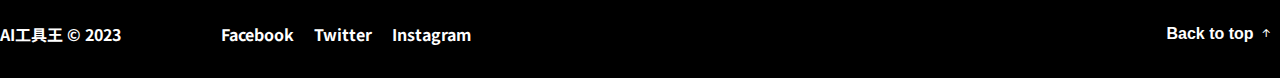
==== commit 601c3281: "更新head資訊" ====
--- a/index.html
+++ b/index.html
@@ -5,6 +5,9 @@
   <meta charset="UTF-8">
   <meta http-equiv="X-UA-Compatible" content="IE=edge">
   <meta name="viewport" content="width=device-width, initial-scale=1.0">
+  <meta name="description" content="透過AI工具王的強大模型讓您的業務更聰明，我們相信透過 AI 技術，包括圖像識別、自然語言處理和機器翻譯等，讓您更快、更準確地做出決策。">
+  <meta property="og:title" content=">AI工具王">
+  <meta property="og:description" content="透過AI工具王的強大模型讓您的業務更聰明，我們相信透過 AI 技術，包括圖像識別、自然語言處理和機器翻譯等，讓您更快、更準確地做出決策。">
   <link rel="preconnect" href="https://fonts.googleapis.com">
   <link rel="preconnect" href="https://fonts.gstatic.com" crossorigin>
   <link rel="stylesheet" href="https://cdn.jsdelivr.net/npm/swiper@9/swiper-bundle.min.css"/>
@@ -104,102 +107,102 @@
               <div class="logo logo1">
                 <img class="firstLogo"
                   src="https://github.com/hexschool/2022-web-layout-training/blob/main/2023web-camp/enterprise7.png?raw=true"
-                  alt="">
+                  alt="合作夥伴logo">
                 <img
                   src="https://github.com/hexschool/2022-web-layout-training/blob/main/2023web-camp/enterprise1.png?raw=true"
-                  alt="logo1">
+                  alt="合作夥伴logo">
                 <img
                   src="https://github.com/hexschool/2022-web-layout-training/blob/main/2023web-camp/enterprise2.png?raw=true"
-                  alt="">
+                  alt="合作夥伴logo">
                 <img
                   src="https://github.com/hexschool/2022-web-layout-training/blob/main/2023web-camp/enterprise3.png?raw=true"
-                  alt="">
+                  alt="合作夥伴logo">
                 <img
                   src="https://github.com/hexschool/2022-web-layout-training/blob/main/2023web-camp/enterprise4.png?raw=true"
-                  alt="">
+                  alt="合作夥伴logo">
                 <img
                   src="https://github.com/hexschool/2022-web-layout-training/blob/main/2023web-camp/enterprise5.png?raw=true"
-                  alt="">
+                  alt="合作夥伴logo">
                 <img
                   src="https://github.com/hexschool/2022-web-layout-training/blob/main/2023web-camp/enterprise6.png?raw=true"
-                  alt="">
+                  alt="合作夥伴logo">
                 <img class="lastLogo"
                   src="https://github.com/hexschool/2022-web-layout-training/blob/main/2023web-camp/enterprise7.png?raw=true"
-                  alt="">
+                  alt="合作夥伴logo">
               </div>
               <div class="logo logo2">
                 <img
                   src="https://github.com/hexschool/2022-web-layout-training/blob/main/2023web-camp/enterprise7.png?raw=true"
-                  alt="">
+                  alt="合作夥伴logo">
                 <img
                   src="https://github.com/hexschool/2022-web-layout-training/blob/main/2023web-camp/enterprise8.png?raw=true"
-                  alt="">
+                  alt="合作夥伴logo">
                 <img
                   src="https://github.com/hexschool/2022-web-layout-training/blob/main/2023web-camp/enterprise9.png?raw=true"
-                  alt="">
+                  alt="合作夥伴logo">
                 <img
                   src="https://github.com/hexschool/2022-web-layout-training/blob/main/2023web-camp/enterprise5.png?raw=true"
-                  alt="">
+                  alt="合作夥伴logo">
                 <img
                   src="https://github.com/hexschool/2022-web-layout-training/blob/main/2023web-camp/enterprise11.png?raw=true"
-                  alt="">
+                  alt="合作夥伴logo">
                 <img
                   src="https://github.com/hexschool/2022-web-layout-training/blob/main/2023web-camp/enterprise12.png?raw=true"
-                  alt="">
+                  alt="合作夥伴logo">
                 <img
                   src="https://github.com/hexschool/2022-web-layout-training/blob/main/2023web-camp/enterprise5.png?raw=true"
-                  alt="">
+                  alt="合作夥伴logo">
               </div>
             </div>
             <div class="logoWall">
               <div class="logo logo1">
                 <img class="firstLogo"
                   src="https://github.com/hexschool/2022-web-layout-training/blob/main/2023web-camp/enterprise7.png?raw=true"
-                  alt="">
+                  alt="合作夥伴logo">
                 <img
                   src="https://github.com/hexschool/2022-web-layout-training/blob/main/2023web-camp/enterprise1.png?raw=true"
-                  alt="logo1">
+                  alt="合作夥伴logo">
                 <img
                   src="https://github.com/hexschool/2022-web-layout-training/blob/main/2023web-camp/enterprise2.png?raw=true"
-                  alt="">
+                  alt="合作夥伴logo">
                 <img
                   src="https://github.com/hexschool/2022-web-layout-training/blob/main/2023web-camp/enterprise3.png?raw=true"
-                  alt="">
+                  alt="合作夥伴logo">
                 <img
                   src="https://github.com/hexschool/2022-web-layout-training/blob/main/2023web-camp/enterprise4.png?raw=true"
-                  alt="">
+                  alt="合作夥伴logo">
                 <img
                   src="https://github.com/hexschool/2022-web-layout-training/blob/main/2023web-camp/enterprise5.png?raw=true"
-                  alt="">
+                  alt="合作夥伴logo">
                 <img
                   src="https://github.com/hexschool/2022-web-layout-training/blob/main/2023web-camp/enterprise6.png?raw=true"
-                  alt="">
+                  alt="合作夥伴logo">
                 <img class="lastLogo"
                   src="https://github.com/hexschool/2022-web-layout-training/blob/main/2023web-camp/enterprise7.png?raw=true"
-                  alt="">
+                  alt="合作夥伴logo">
               </div>
               <div class="logo logo2">
                 <img
                   src="https://github.com/hexschool/2022-web-layout-training/blob/main/2023web-camp/enterprise7.png?raw=true"
-                  alt="">
+                  alt="合作夥伴logo">
                 <img
                   src="https://github.com/hexschool/2022-web-layout-training/blob/main/2023web-camp/enterprise8.png?raw=true"
-                  alt="">
+                  alt="合作夥伴logo">
                 <img
                   src="https://github.com/hexschool/2022-web-layout-training/blob/main/2023web-camp/enterprise9.png?raw=true"
-                  alt="">
+                  alt="合作夥伴logo">
                 <img
                   src="https://github.com/hexschool/2022-web-layout-training/blob/main/2023web-camp/enterprise5.png?raw=true"
-                  alt="">
+                  alt="合作夥伴logo">
                 <img
                   src="https://github.com/hexschool/2022-web-layout-training/blob/main/2023web-camp/enterprise11.png?raw=true"
-                  alt="">
+                  alt="合作夥伴logo">
                 <img
                   src="https://github.com/hexschool/2022-web-layout-training/blob/main/2023web-camp/enterprise12.png?raw=true"
-                  alt="">
+                  alt="合作夥伴logo">
                 <img
                   src="https://github.com/hexschool/2022-web-layout-training/blob/main/2023web-camp/enterprise5.png?raw=true"
-                  alt="">
+                  alt="合作夥伴logo">
               </div>
             </div>
           </div>
@@ -239,7 +242,7 @@
               <div class="evaluate-user">
                 <img
                   src="https://github.com/hexschool/2022-web-layout-training/blob/main/2023web-camp/avatar1.png?raw=true"
-                  alt="">
+                  alt="user">
                 <div class="evaluate-user-info">
                   <p>陳小姐</p>
                   <p>ABC科技股份有限公司</p>
@@ -273,7 +276,7 @@
               <div class="evaluate-user">
                 <img
                   src="https://github.com/hexschool/2022-web-layout-training/blob/main/2023web-camp/avatar2.png?raw=true"
-                  alt="">
+                  alt="user">
                 <div class="evaluate-user-info">
                   <p>陳小姐</p>
                   <p>ABC科技股份有限公司</p>
@@ -307,7 +310,7 @@
               <div class="evaluate-user">
                 <img
                   src="https://github.com/hexschool/2022-web-layout-training/blob/main/2023web-camp/avatar3.png?raw=true"
-                  alt="">
+                  alt="user">
                 <div class="evaluate-user-info">
                   <p>陳小姐</p>
                   <p>ABC科技股份有限公司</p>
--- a/css/main.css
+++ b/css/main.css
@@ -988,6 +988,9 @@
   display: none;
   margin-top: 24px;
 }
+main .fqa .fqaList li .removeIcon {
+  display: none;
+}
 
 @media screen and (max-width: 576px) {
   main .priceHero .heroText {
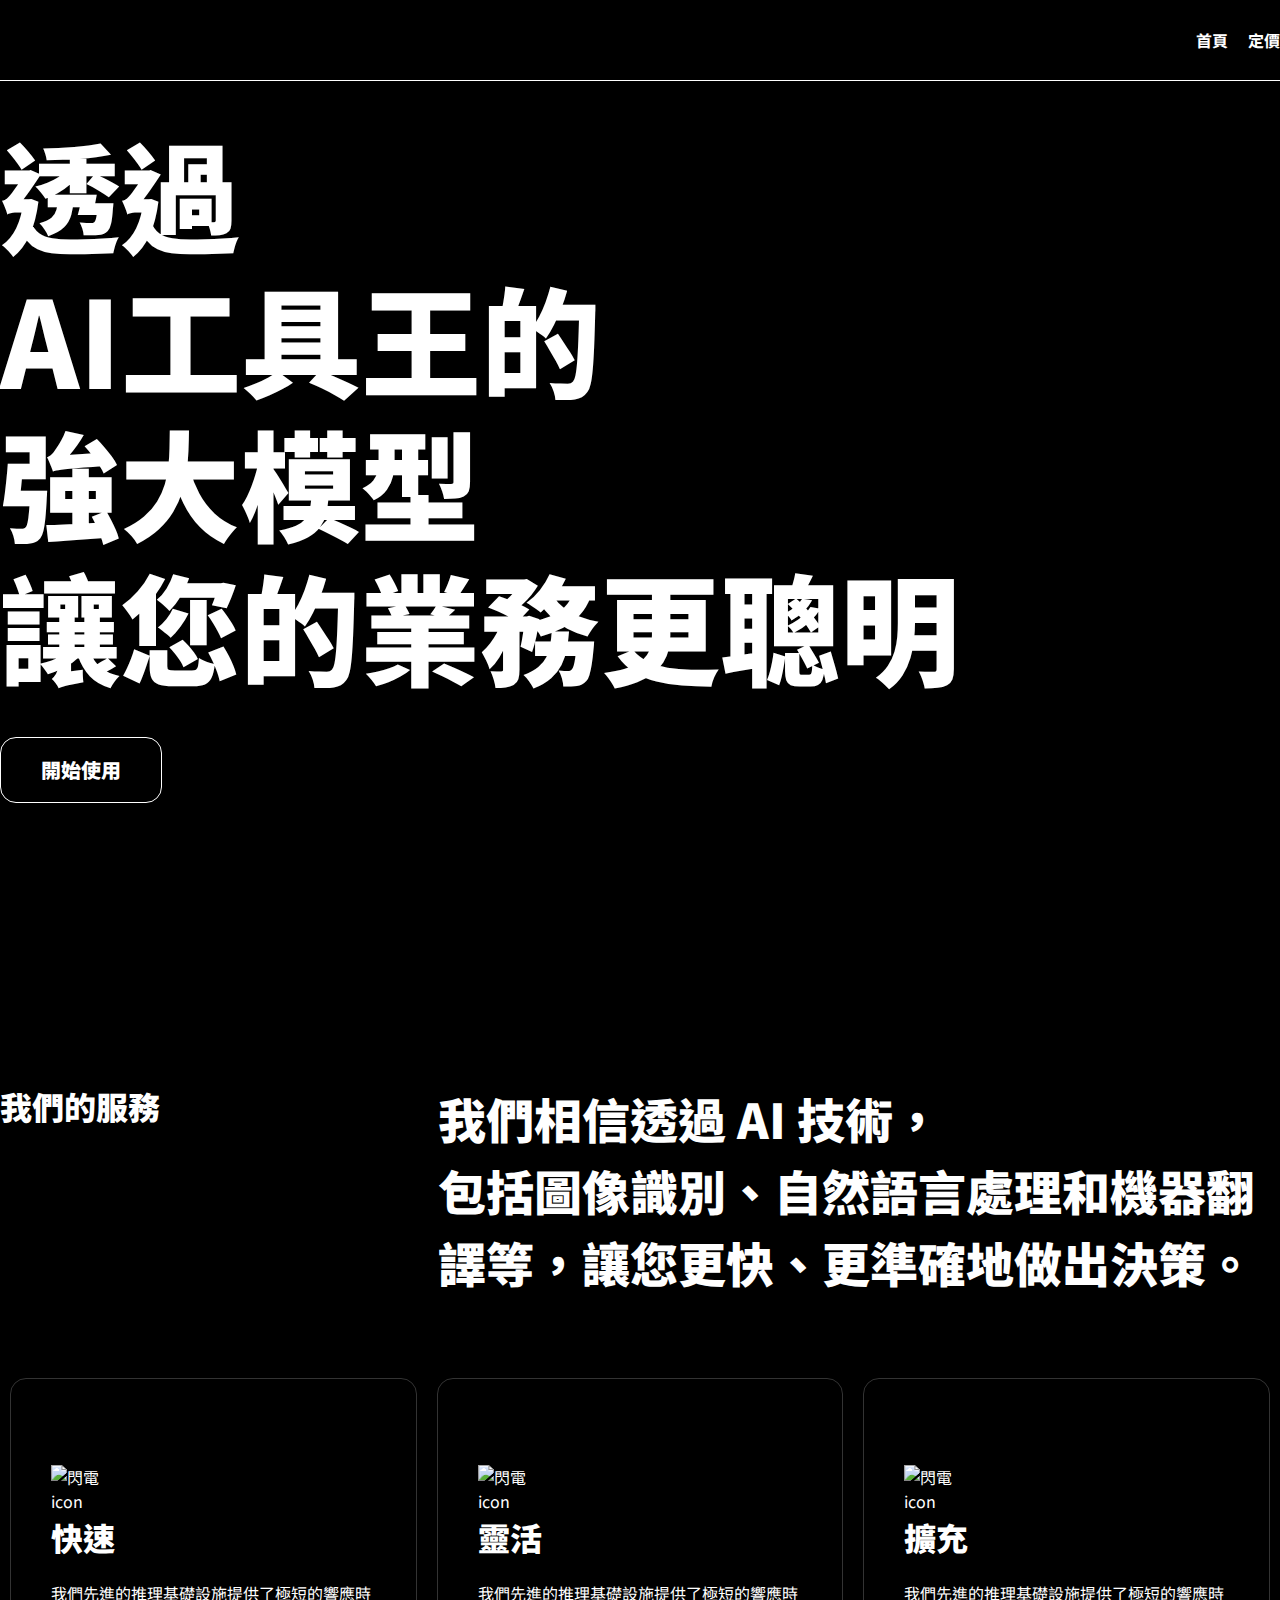
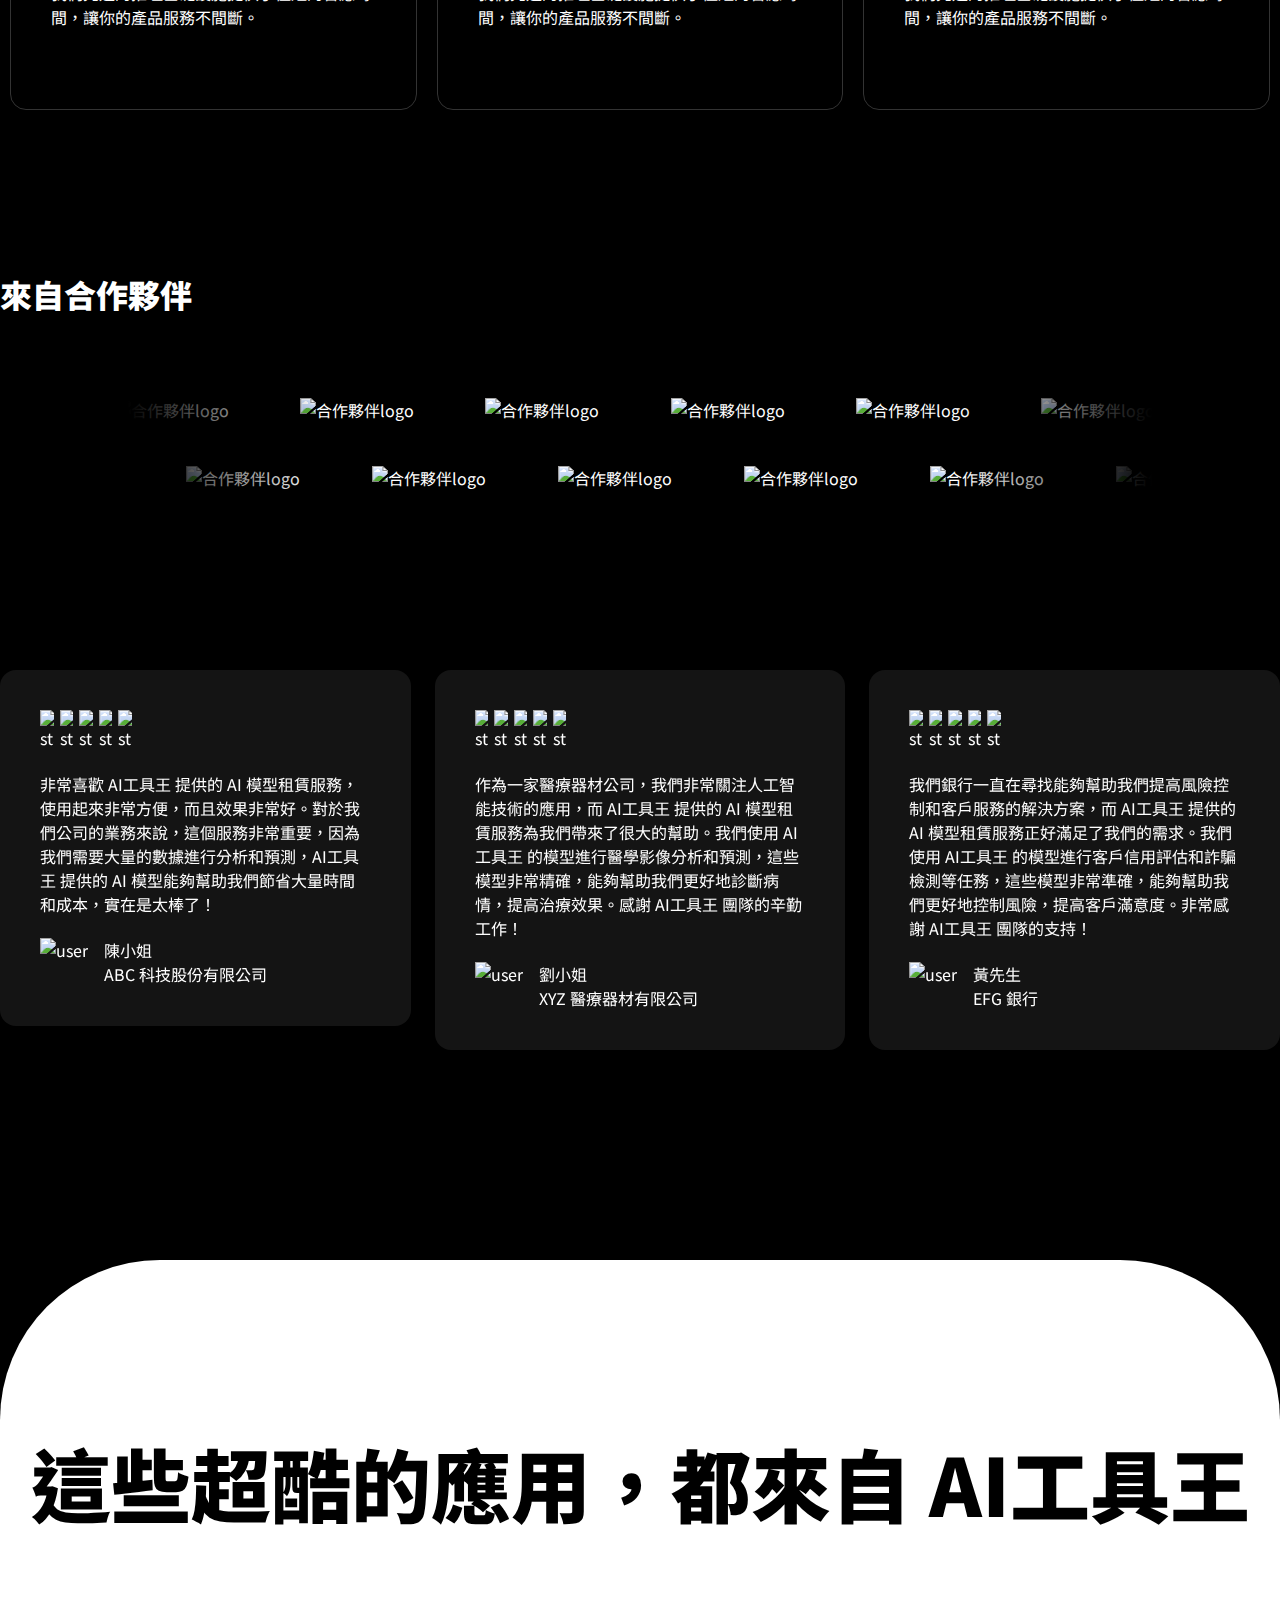
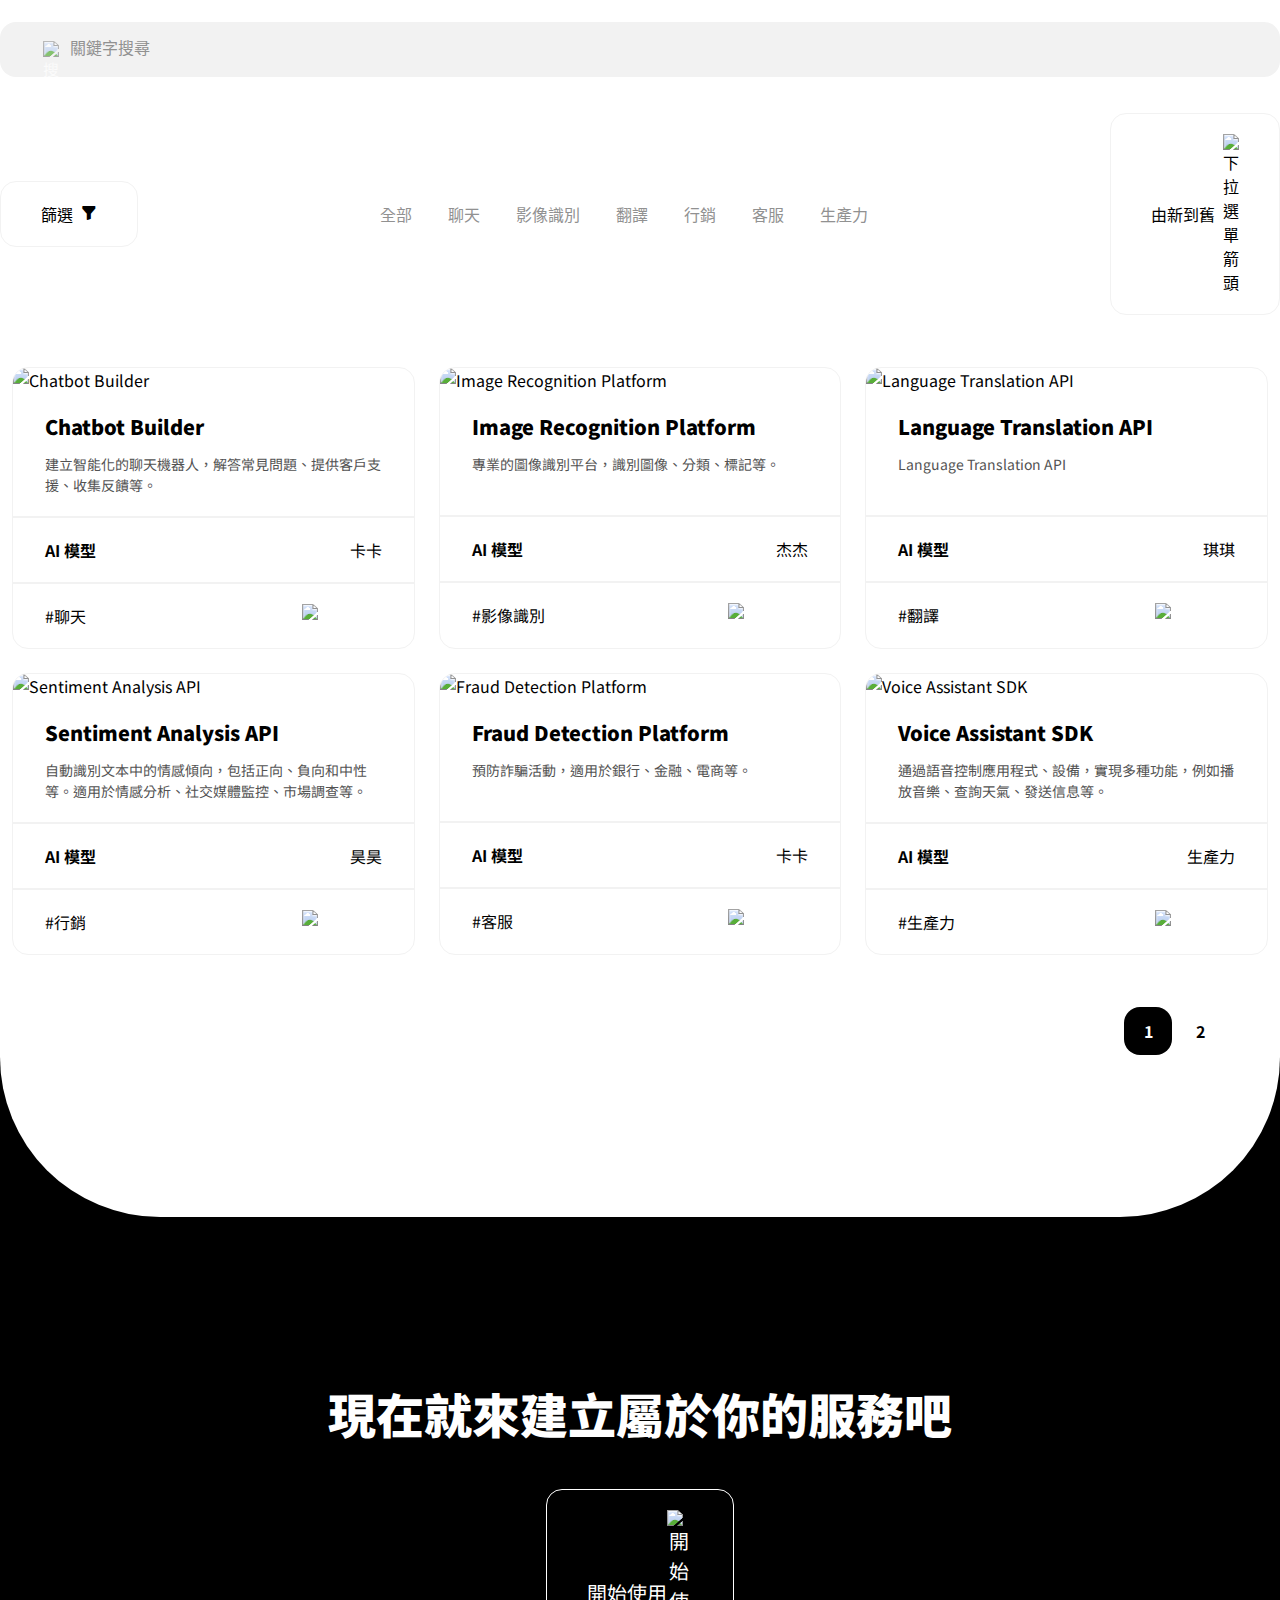
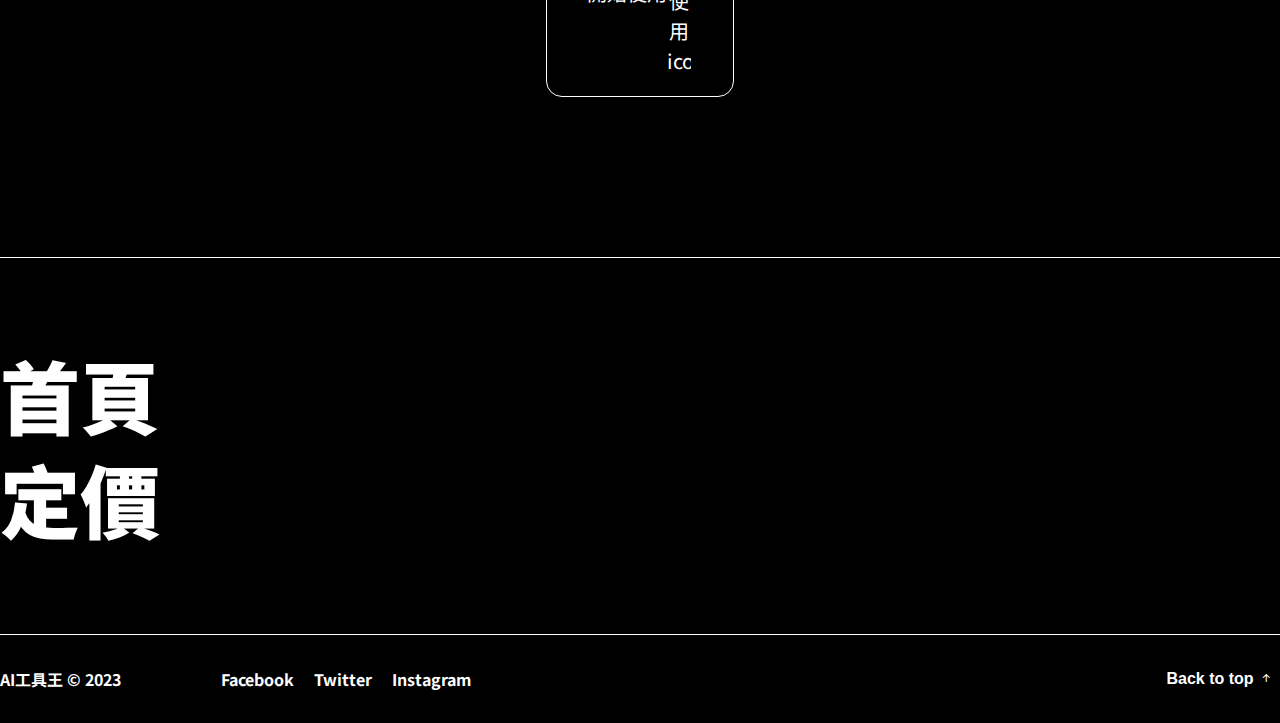
==== commit 13cbbcaf: "細節修正" ====
--- a/index.html
+++ b/index.html
@@ -10,6 +10,7 @@
   <meta property="og:description" content="透過AI工具王的強大模型讓您的業務更聰明，我們相信透過 AI 技術，包括圖像識別、自然語言處理和機器翻譯等，讓您更快、更準確地做出決策。">
   <link rel="preconnect" href="https://fonts.googleapis.com">
   <link rel="preconnect" href="https://fonts.gstatic.com" crossorigin>
+  <link rel="stylesheet" href="https://cdn.jsdelivr.net/npm/bootstrap-icons@1.10.5/font/bootstrap-icons.css">
   <link rel="stylesheet" href="https://cdn.jsdelivr.net/npm/swiper@9/swiper-bundle.min.css"/>
   <link href="https://fonts.googleapis.com/css2?family=Noto+Sans+TC:wght@400;700;900&display=swap" rel="stylesheet">
   <link rel="stylesheet" href="https://cdn.jsdelivr.net/npm/bootstrap-icons@1.10.5/font/bootstrap-icons.css">
@@ -213,9 +214,9 @@
       <div class="container">
         <div class="swiper evaluate-slider">
           <!-- Additional required wrapper -->
-          <div class="swiper-wrapper">
+          <ul class="swiper-wrapper">
             <!-- Slides -->
-            <div class="swiper-slide">
+            <li class="swiper-slide">
               <div class="star">
                 <img
                   src="https://github.com/hexschool/2022-web-layout-training/blob/main/2023web-camp/icons/star.png?raw=true"
@@ -245,11 +246,11 @@
                   alt="user">
                 <div class="evaluate-user-info">
                   <p>陳小姐</p>
-                  <p>ABC科技股份有限公司</p>
+                  <p>ABC 科技股份有限公司</p>
                 </div>
               </div>
-            </div>
-            <div class="swiper-slide">
+            </li>
+            <li class="swiper-slide">
               <div class="star">
                 <img
                   src="https://github.com/hexschool/2022-web-layout-training/blob/main/2023web-camp/icons/star.png?raw=true"
@@ -269,8 +270,7 @@
               </div>
               <div class="evaluate-content">
                 <p>
-                  非常喜歡 AI工具王 提供的 AI 模型租賃服務，使用起來非常方便，而且效果非常好。對於我們公司的業務來說，這個服務非常重要，因為我們需要大量的數據進行分析和預測，AI工具王 提供的 AI
-                  模型能夠幫助我們節省大量時間和成本，實在是太棒了！
+                  作為一家醫療器材公司，我們非常關注人工智能技術的應用，而 AI工具王 提供的 AI 模型租賃服務為我們帶來了很大的幫助。我們使用 AI工具王 的模型進行醫學影像分析和預測，這些模型非常精確，能夠幫助我們更好地診斷病情，提高治療效果。感謝 AI工具王 團隊的辛勤工作！
                 </p>
               </div>
               <div class="evaluate-user">
@@ -278,12 +278,12 @@
                   src="https://github.com/hexschool/2022-web-layout-training/blob/main/2023web-camp/avatar2.png?raw=true"
                   alt="user">
                 <div class="evaluate-user-info">
-                  <p>陳小姐</p>
-                  <p>ABC科技股份有限公司</p>
+                  <p>劉小姐</p>
+                  <p>XYZ 醫療器材有限公司</p>
                 </div>
               </div>
-            </div>
-            <div class="swiper-slide">
+            </li>
+            <li class="swiper-slide">
               <div class="star">
                 <img
                   src="https://github.com/hexschool/2022-web-layout-training/blob/main/2023web-camp/icons/star.png?raw=true"
@@ -303,8 +303,7 @@
               </div>
               <div class="evaluate-content">
                 <p>
-                  非常喜歡 AI工具王 提供的 AI 模型租賃服務，使用起來非常方便，而且效果非常好。對於我們公司的業務來說，這個服務非常重要，因為我們需要大量的數據進行分析和預測，AI工具王 提供的 AI
-                  模型能夠幫助我們節省大量時間和成本，實在是太棒了！
+                  我們銀行一直在尋找能夠幫助我們提高風險控制和客戶服務的解決方案，而 AI工具王 提供的 AI 模型租賃服務正好滿足了我們的需求。我們使用 AI工具王 的模型進行客戶信用評估和詐騙檢測等任務，這些模型非常準確，能夠幫助我們更好地控制風險，提高客戶滿意度。非常感謝 AI工具王 團隊的支持！
                 </p>
               </div>
               <div class="evaluate-user">
@@ -312,12 +311,12 @@
                   src="https://github.com/hexschool/2022-web-layout-training/blob/main/2023web-camp/avatar3.png?raw=true"
                   alt="user">
                 <div class="evaluate-user-info">
-                  <p>陳小姐</p>
-                  <p>ABC科技股份有限公司</p>
+                  <p>黃先生</p>
+                  <p>EFG 銀行</p>
                 </div>
               </div>
-            </div>
-          </div>
+            </li>
+          </ul>
           <!-- If we need pagination -->
           <div class="swiper-pagination"></div>
         </div>
@@ -335,7 +334,10 @@
           </label>
         </div>
         <div class="filter">
-          <button class="filterBtn">篩選</button>
+          <button type="button" class="filterBtn">
+            篩選
+            <i class="bi bi-funnel-fill filterIcon"></i>
+          </button>
           <div class="filterBtnContent">
             <p>AI模型</p>
             <label>
@@ -474,16 +476,17 @@
             </label>
           </div>
           <div class="filterList">
-            <button>全部</button>
-            <button>聊天</button>
-            <button>影像識別</button>
-            <button>翻譯</button>
-            <button>行銷</button>
-            <button>客服</button>
-            <button>生產力</button>
+            <button type="button">全部</button>
+            <button type="button">聊天</button>
+            <button type="button">影像識別</button>
+            <button type="button">翻譯</button>
+            <button type="button">行銷</button>
+            <button type="button">客服</button>
+            <button type="button">生產力</button>
           </div>
           <button type="button" class="sortBtn" id="sort">
             由新到舊
+            <img src="https://github.com/hexschool/2022-web-layout-training/blob/main/2023web-camp/icons/keyboard%20arrow%20down.png?raw=true" alt="下拉選單箭頭">
           </button>
           <div class="sortBtnContent">
             <label>
@@ -503,6 +506,10 @@
         <ul class="productList"></ul>
         <ul class="pagination"></ul>
       </div>
+    </section>
+    <section class="userService">
+      <h3>現在就來建立屬於你的服務吧</h3>
+      <a href="price.html">開始使用 <img src="https://github.com/hexschool/2022-web-layout-training/blob/main/2023web-camp/icons/call%20made.png?raw=true" alt="開始使用icon"></a>
     </section>
   </main>
   <footer>
@@ -512,7 +519,9 @@
           <li><a href="index.html">首頁</a></li>
           <li><a href="price.html">定價</a></li>
         </ul>
-        <h2 class="footerLogo">AI工具王</h2>
+        <h2 class="footerLogo">
+          <a href="index.html">AI工具王</a>
+        </h2>
       </section>
       <section class="footerNav">
         <p>AI工具王 © 2023</p>
--- a/css/main.css
+++ b/css/main.css
@@ -189,6 +189,8 @@
 }
 footer .footerLogo {
   margin-left: auto;
+}
+footer .footerLogo a {
   width: 242px;
   height: 40px;
   background: url("https://github.com/hexschool/2022-web-layout-training/blob/main/2023web-camp/logo.png?raw=true") no-repeat;
@@ -245,6 +247,9 @@
   .footerNav {
     flex-wrap: wrap;
   }
+  .footerNav p {
+    margin-right: auto;
+  }
   .footerNav ul {
     order: 1;
     margin-top: 36px;
@@ -344,7 +349,6 @@
 }
 main .service .serviceList {
   display: flex;
-  margin: 0 -10px;
   color: #fff;
 }
 main .service .serviceList li {
@@ -366,7 +370,7 @@
 }
 main .partner .partnerList::before {
   content: "";
-  width: 101%;
+  width: 100%;
   height: 110px;
   position: absolute;
   left: 0;
@@ -457,18 +461,26 @@
   position: absolute;
   top: 19px;
   left: 43px;
+  opacity: 0.7;
 }
 main .products .search input {
   width: 100%;
   border: 0;
   background: rgb(242, 242, 242);
-  padding: 20px 43px 20px 63px;
-  border-radius: 16px;
+  padding: 20px 43px 20px 70px;
+  border-radius: 16px;
+}
+main .products .search input::-moz-placeholder {
+  color: rgb(145, 145, 145);
+  font-size: 16px;
+}
+main .products .search input::placeholder {
+  color: rgb(145, 145, 145);
+  font-size: 16px;
 }
 main .products .productList {
   display: flex;
   flex-wrap: wrap;
-  margin: 0 -12px;
   color: #000;
 }
 main .products .productList li {
@@ -527,11 +539,21 @@
   margin-bottom: 40px;
 }
 main .products .filterBtn, main .products .sortBtn {
+  display: flex;
+  align-items: center;
   padding: 20px 40px;
   border: 1px solid rgb(242, 242, 242);
   border-radius: 16px;
   background: #fff;
+  font-size: 16px;
   cursor: pointer;
+}
+main .products .filterBtn .filterIcon, main .products .sortBtn .filterIcon {
+  margin-left: 8px;
+}
+main .products .filterBtn img, main .products .sortBtn img {
+  width: 16px;
+  margin-left: 8px;
 }
 main .products .filterBtnContent, main .products .sortBtnContent {
   display: none;
@@ -578,6 +600,7 @@
   margin: 0 auto;
 }
 main .products .filterList button {
+  font-size: 16px;
   color: rgb(145, 145, 145);
   border: none;
   background: transparent;
@@ -633,6 +656,27 @@
   background: #000;
   color: #fff;
 }
+main .userService h3 {
+  font-size: 48px;
+  text-align: center;
+  margin-bottom: 40px;
+}
+main .userService a {
+  width: 188px;
+  margin: 0 auto;
+  display: flex;
+  align-items: center;
+  border: 1px solid rgb(255, 255, 255);
+  border-radius: 16px;
+  padding: 20px 40px;
+  text-align: center;
+  font-size: 20px;
+  transition: all 0.5s;
+}
+main .userService img {
+  display: inline-block;
+  width: 24px;
+}
 
 @media screen and (max-width: 576px) {
   main section h3 {
@@ -679,6 +723,9 @@
   }
   main .partner .partnerList .logoWall {
     animation: scroll 20s linear infinite;
+  }
+  main .partner .partnerList .logo {
+    margin-bottom: 12px;
   }
   main .evaluate ul {
     flex-direction: column;
@@ -850,22 +897,6 @@
     font-weight: 700;
     margin-top: 40px;
   }
-  main .products .pagination li {
-    width: 48px;
-    height: 48px;
-    border-radius: 16px;
-    background: #fff;
-    text-align: center;
-    line-height: 48px;
-    margin-right: 4px;
-    cursor: pointer;
-    transition: all 0.5s;
-  }
-  main .products .pagination li.next {
-    display: flex;
-    justify-content: center;
-    align-items: center;
-  }
   main .products .pagination li.next img {
     width: 16px;
   }
@@ -881,7 +912,7 @@
   justify-content: flex-start;
 }
 main .priceHero .heroText {
-  width: 636px;
+  max-width: 636px;
   font-size: 48px;
   margin-left: auto;
   margin-top: 80px;
@@ -923,6 +954,9 @@
 }
 main .priceList .priceContent p {
   margin-right: auto;
+}
+main .priceList .priceContent span {
+  color: rgb(145, 145, 145);
 }
 main .priceList .priceContent a {
   display: flex;
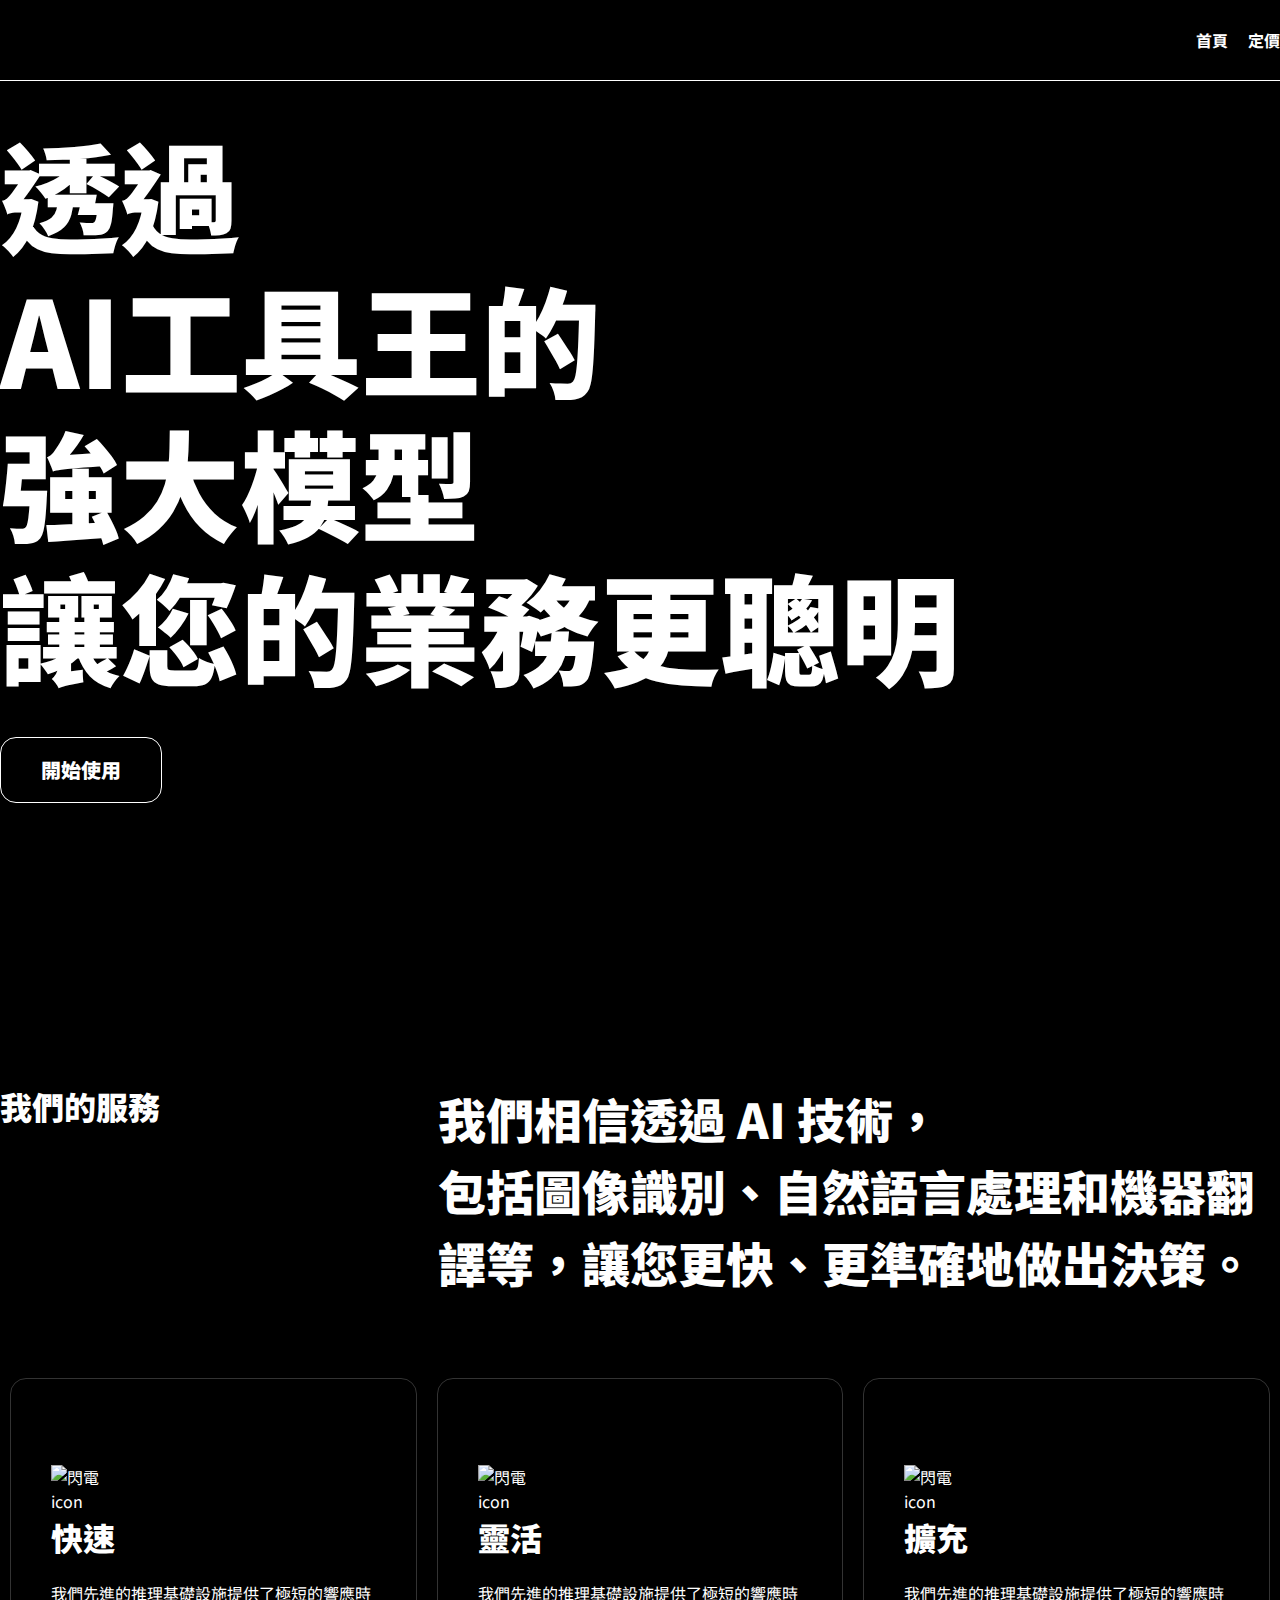
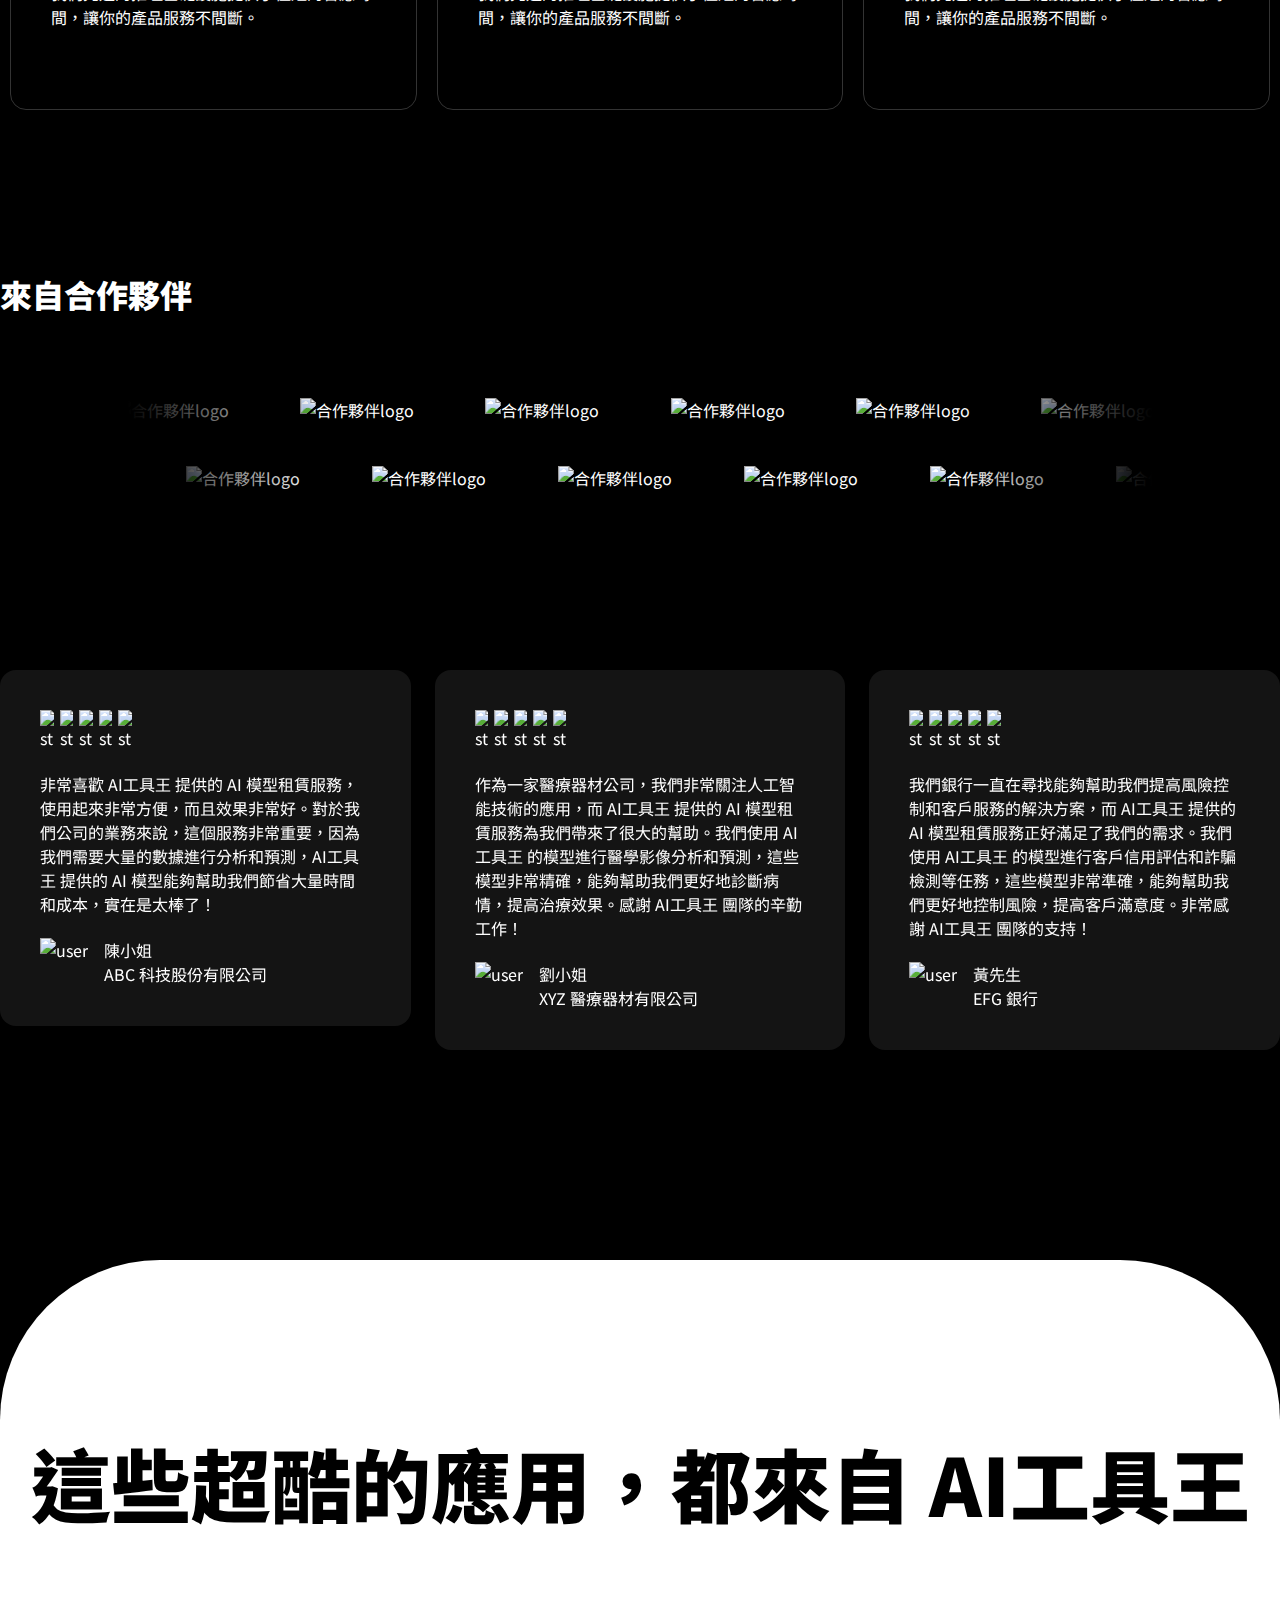
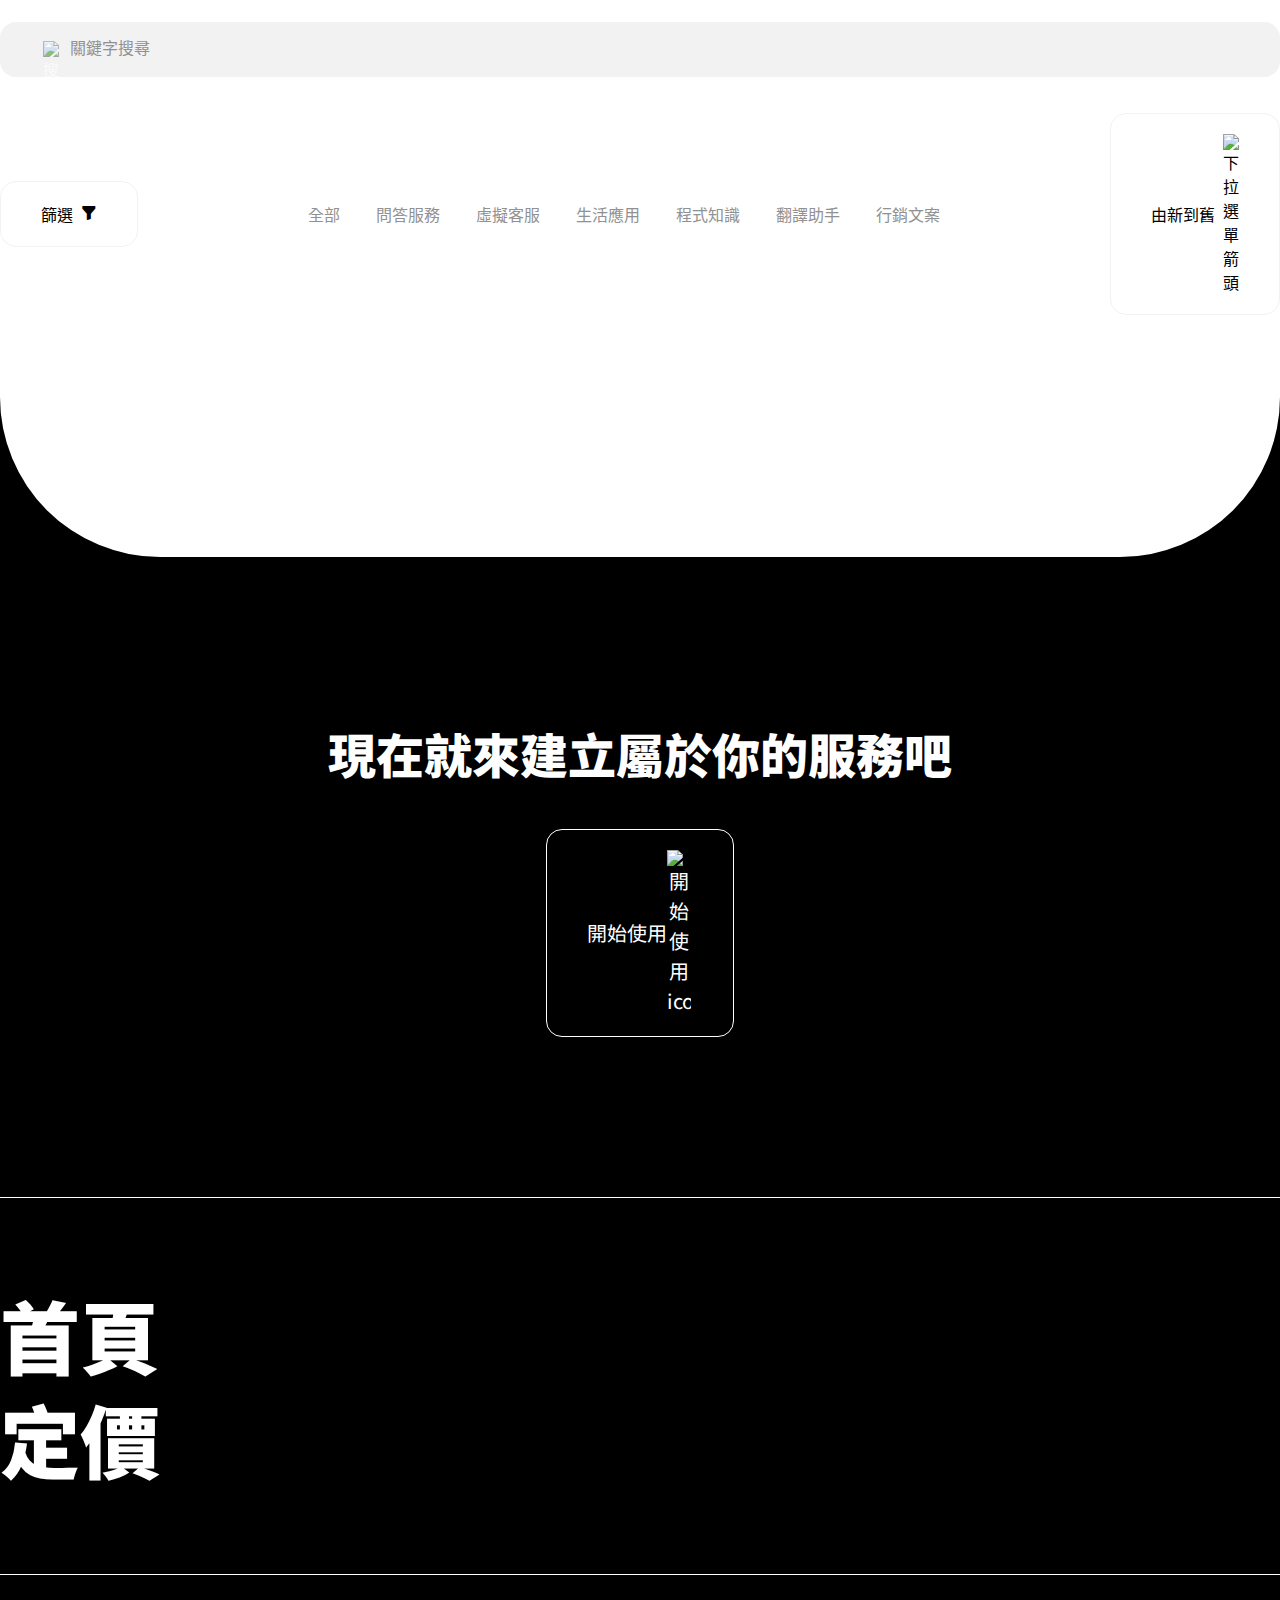
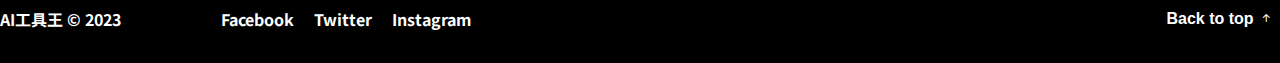
==== commit c7656ab8: "串接學生作品api" ====
--- a/index.html
+++ b/index.html
@@ -11,7 +11,7 @@
   <link rel="preconnect" href="https://fonts.googleapis.com">
   <link rel="preconnect" href="https://fonts.gstatic.com" crossorigin>
   <link rel="stylesheet" href="https://cdn.jsdelivr.net/npm/bootstrap-icons@1.10.5/font/bootstrap-icons.css">
-  <link rel="stylesheet" href="https://cdn.jsdelivr.net/npm/swiper@9/swiper-bundle.min.css"/>
+  <link rel="stylesheet" href="https://cdn.jsdelivr.net/npm/swiper@9/swiper-bundle.min.css" />
   <link href="https://fonts.googleapis.com/css2?family=Noto+Sans+TC:wght@400;700;900&display=swap" rel="stylesheet">
   <link rel="stylesheet" href="https://cdn.jsdelivr.net/npm/bootstrap-icons@1.10.5/font/bootstrap-icons.css">
   <link rel="stylesheet" href="css/main.css">
@@ -51,7 +51,7 @@
       </div>
     </div>
   </header>
-  <main>
+  <main class="hidden-m">
     <section class="hero">
       <div class="container">
         <h2>透過<br>AI工具王的<br>強大模型<br>讓您的業務<span>更聰明</span></h2>
@@ -270,7 +270,8 @@
               </div>
               <div class="evaluate-content">
                 <p>
-                  作為一家醫療器材公司，我們非常關注人工智能技術的應用，而 AI工具王 提供的 AI 模型租賃服務為我們帶來了很大的幫助。我們使用 AI工具王 的模型進行醫學影像分析和預測，這些模型非常精確，能夠幫助我們更好地診斷病情，提高治療效果。感謝 AI工具王 團隊的辛勤工作！
+                  作為一家醫療器材公司，我們非常關注人工智能技術的應用，而 AI工具王 提供的 AI 模型租賃服務為我們帶來了很大的幫助。我們使用 AI工具王
+                  的模型進行醫學影像分析和預測，這些模型非常精確，能夠幫助我們更好地診斷病情，提高治療效果。感謝 AI工具王 團隊的辛勤工作！
                 </p>
               </div>
               <div class="evaluate-user">
@@ -303,7 +304,8 @@
               </div>
               <div class="evaluate-content">
                 <p>
-                  我們銀行一直在尋找能夠幫助我們提高風險控制和客戶服務的解決方案，而 AI工具王 提供的 AI 模型租賃服務正好滿足了我們的需求。我們使用 AI工具王 的模型進行客戶信用評估和詐騙檢測等任務，這些模型非常準確，能夠幫助我們更好地控制風險，提高客戶滿意度。非常感謝 AI工具王 團隊的支持！
+                  我們銀行一直在尋找能夠幫助我們提高風險控制和客戶服務的解決方案，而 AI工具王 提供的 AI 模型租賃服務正好滿足了我們的需求。我們使用 AI工具王
+                  的模型進行客戶信用評估和詐騙檢測等任務，這些模型非常準確，能夠幫助我們更好地控制風險，提高客戶滿意度。非常感謝 AI工具王 團隊的支持！
                 </p>
               </div>
               <div class="evaluate-user">
@@ -410,63 +412,64 @@
             </label>
             <label>
               <div class="tittle">
-                <input type="radio" name="category" value="聊天">
-                <span class="name">聊天</span>
-                <span class="check">
-                  <img
-                    src="https://github.com/hexschool/2022-web-layout-training/blob/main/2023web-camp/icons/check.png?raw=true"
-                    alt="checkIcon">
-                </span>
-              </div>
-            </label>
-            <label>
-              <div class="tittle">
-                <input type="radio" name="category" value="影像識別">
-                <span class="name">影像識別</span>
-                <span class="check">
-                  <img
-                    src="https://github.com/hexschool/2022-web-layout-training/blob/main/2023web-camp/icons/check.png?raw=true"
-                    alt="checkIcon">
-                </span>
-              </div>
-            </label>
-            <label>
-              <div class="tittle">
-                <input type="radio" name="category" value="翻譯">
-                <span class="name">翻譯</span>
-                <span class="check">
-                  <img
-                    src="https://github.com/hexschool/2022-web-layout-training/blob/main/2023web-camp/icons/check.png?raw=true"
-                    alt="checkIcon">
-                </span>
-              </div>
-            </label>
-            <label>
-              <div class="tittle">
-                <input type="radio" name="category" value="行銷">
-                <span class="name">行銷</span>
-                <span class="check">
-                  <img
-                    src="https://github.com/hexschool/2022-web-layout-training/blob/main/2023web-camp/icons/check.png?raw=true"
-                    alt="checkIcon">
-                </span>
-              </div>
-            </label>
-            <label>
-              <div class="tittle">
-                <input type="radio" name="category" value="客服">
-                <span class="name">客服</span>
-                <span class="check">
-                  <img
-                    src="https://github.com/hexschool/2022-web-layout-training/blob/main/2023web-camp/icons/check.png?raw=true"
-                    alt="checkIcon">
-                </span>
-              </div>
-            </label>
-            <label>
-              <div class="tittle">
-                <input type="radio" name="category" value="生產力">
-                <span class="name">生產力</span>
+                <input type="radio" name="category" value="問答服務">
+                <span class="name">
+                  問答服務</span>
+                <span class="check">
+                  <img
+                    src="https://github.com/hexschool/2022-web-layout-training/blob/main/2023web-camp/icons/check.png?raw=true"
+                    alt="checkIcon">
+                </span>
+              </div>
+            </label>
+            <label>
+              <div class="tittle">
+                <input type="radio" name="category" value="虛擬客服">
+                <span class="name">虛擬客服</span>
+                <span class="check">
+                  <img
+                    src="https://github.com/hexschool/2022-web-layout-training/blob/main/2023web-camp/icons/check.png?raw=true"
+                    alt="checkIcon">
+                </span>
+              </div>
+            </label>
+            <label>
+              <div class="tittle">
+                <input type="radio" name="category" value="生活應用">
+                <span class="name">生活應用</span>
+                <span class="check">
+                  <img
+                    src="https://github.com/hexschool/2022-web-layout-training/blob/main/2023web-camp/icons/check.png?raw=true"
+                    alt="checkIcon">
+                </span>
+              </div>
+            </label>
+            <label>
+              <div class="tittle">
+                <input type="radio" name="category" value="程式知識">
+                <span class="name">程式知識</span>
+                <span class="check">
+                  <img
+                    src="https://github.com/hexschool/2022-web-layout-training/blob/main/2023web-camp/icons/check.png?raw=true"
+                    alt="checkIcon">
+                </span>
+              </div>
+            </label>
+            <label>
+              <div class="tittle">
+                <input type="radio" name="category" value="翻譯助手">
+                <span class="name">翻譯助手</span>
+                <span class="check">
+                  <img
+                    src="https://github.com/hexschool/2022-web-layout-training/blob/main/2023web-camp/icons/check.png?raw=true"
+                    alt="checkIcon">
+                </span>
+              </div>
+            </label>
+            <label>
+              <div class="tittle">
+                <input type="radio" name="category" value="行銷文案">
+                <span class="name">行銷文案</span>
                 <span class="check">
                   <img
                     src="https://github.com/hexschool/2022-web-layout-training/blob/main/2023web-camp/icons/check.png?raw=true"
@@ -477,16 +480,18 @@
           </div>
           <div class="filterList">
             <button type="button">全部</button>
-            <button type="button">聊天</button>
-            <button type="button">影像識別</button>
-            <button type="button">翻譯</button>
-            <button type="button">行銷</button>
-            <button type="button">客服</button>
-            <button type="button">生產力</button>
+            <button type="button">問答服務</button>
+            <button type="button">虛擬客服</button>
+            <button type="button">生活應用</button>
+            <button type="button">程式知識</button>
+            <button type="button">翻譯助手</button>
+            <button type="button">行銷文案</button>
           </div>
           <button type="button" class="sortBtn" id="sort">
             由新到舊
-            <img src="https://github.com/hexschool/2022-web-layout-training/blob/main/2023web-camp/icons/keyboard%20arrow%20down.png?raw=true" alt="下拉選單箭頭">
+            <img
+              src="https://github.com/hexschool/2022-web-layout-training/blob/main/2023web-camp/icons/keyboard%20arrow%20down.png?raw=true"
+              alt="下拉選單箭頭">
           </button>
           <div class="sortBtnContent">
             <label>
@@ -509,7 +514,9 @@
     </section>
     <section class="userService">
       <h3>現在就來建立屬於你的服務吧</h3>
-      <a href="price.html">開始使用 <img src="https://github.com/hexschool/2022-web-layout-training/blob/main/2023web-camp/icons/call%20made.png?raw=true" alt="開始使用icon"></a>
+      <a href="price.html">開始使用 <img
+          src="https://github.com/hexschool/2022-web-layout-training/blob/main/2023web-camp/icons/call%20made.png?raw=true"
+          alt="開始使用icon"></a>
     </section>
   </main>
   <footer>
@@ -540,6 +547,7 @@
       </section>
     </div>
   </footer>
+  <script src="https://cdn.jsdelivr.net/npm/axios@1.1.2/dist/axios.min.js"></script>
   <script src="https://cdn.jsdelivr.net/npm/swiper@9/swiper-bundle.min.js"></script>
   <script src="js/swiper.js"></script>
   <script src="js/all.js"></script>
--- a/css/main.css
+++ b/css/main.css
@@ -593,7 +593,7 @@
 }
 main .products .filterBtnContent {
   width: 240px;
-  top: 50px;
+  top: 53px;
   left: 0;
 }
 main .products .filterList {
@@ -621,9 +621,12 @@
   border-radius: 16px;
 }
 main .products .sortBtnContent {
-  width: 144px;
-  top: 50px;
+  width: 170px;
+  top: 53px;
   right: 0;
+}
+main .products .sortBtnContent .tittle {
+  justify-content: center;
 }
 main .products .pagination {
   display: flex;
@@ -726,9 +729,6 @@
   }
   main .partner .partnerList .logo {
     margin-bottom: 12px;
-  }
-  main .evaluate ul {
-    flex-direction: column;
   }
   main .evaluate li {
     width: 100%;
@@ -836,7 +836,7 @@
     background: #fff;
     margin-top: 16px;
     position: absolute;
-    top: 50px;
+    top: 53px;
     left: 0;
     z-index: 5;
   }
